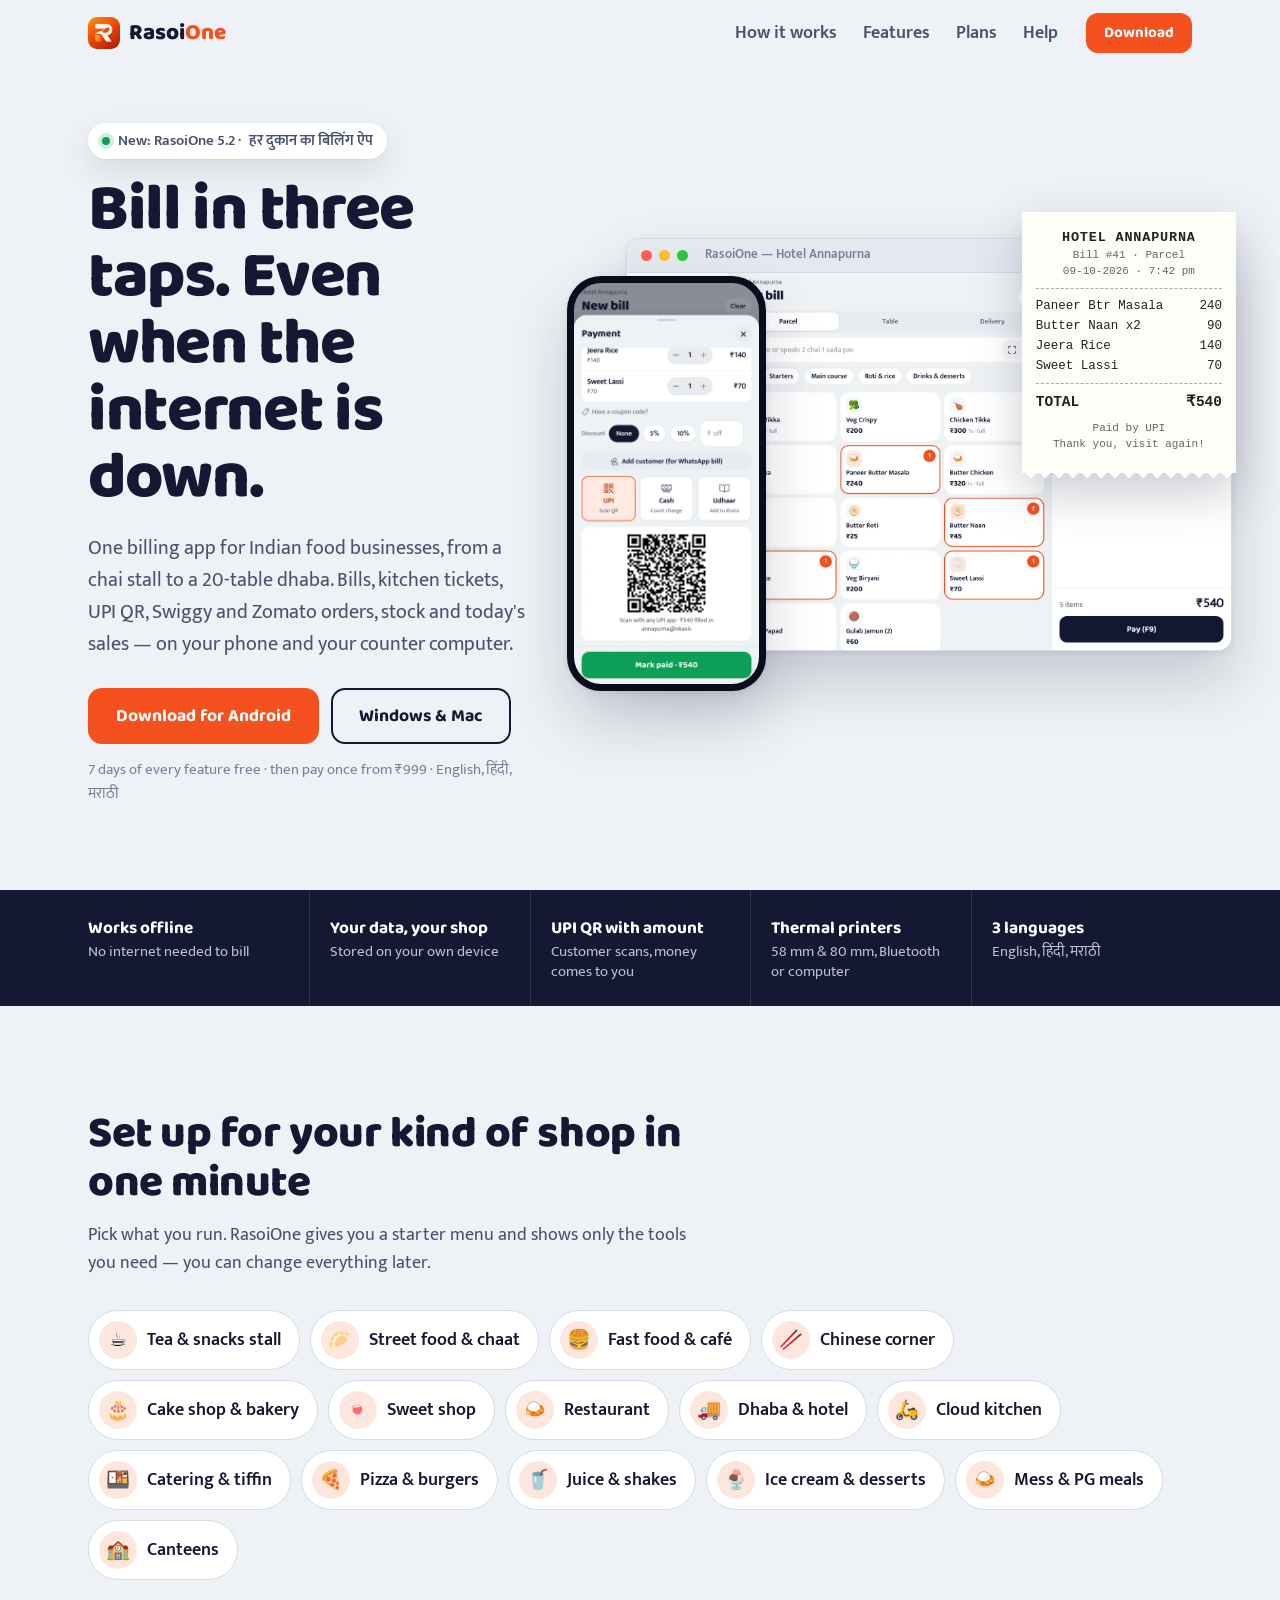
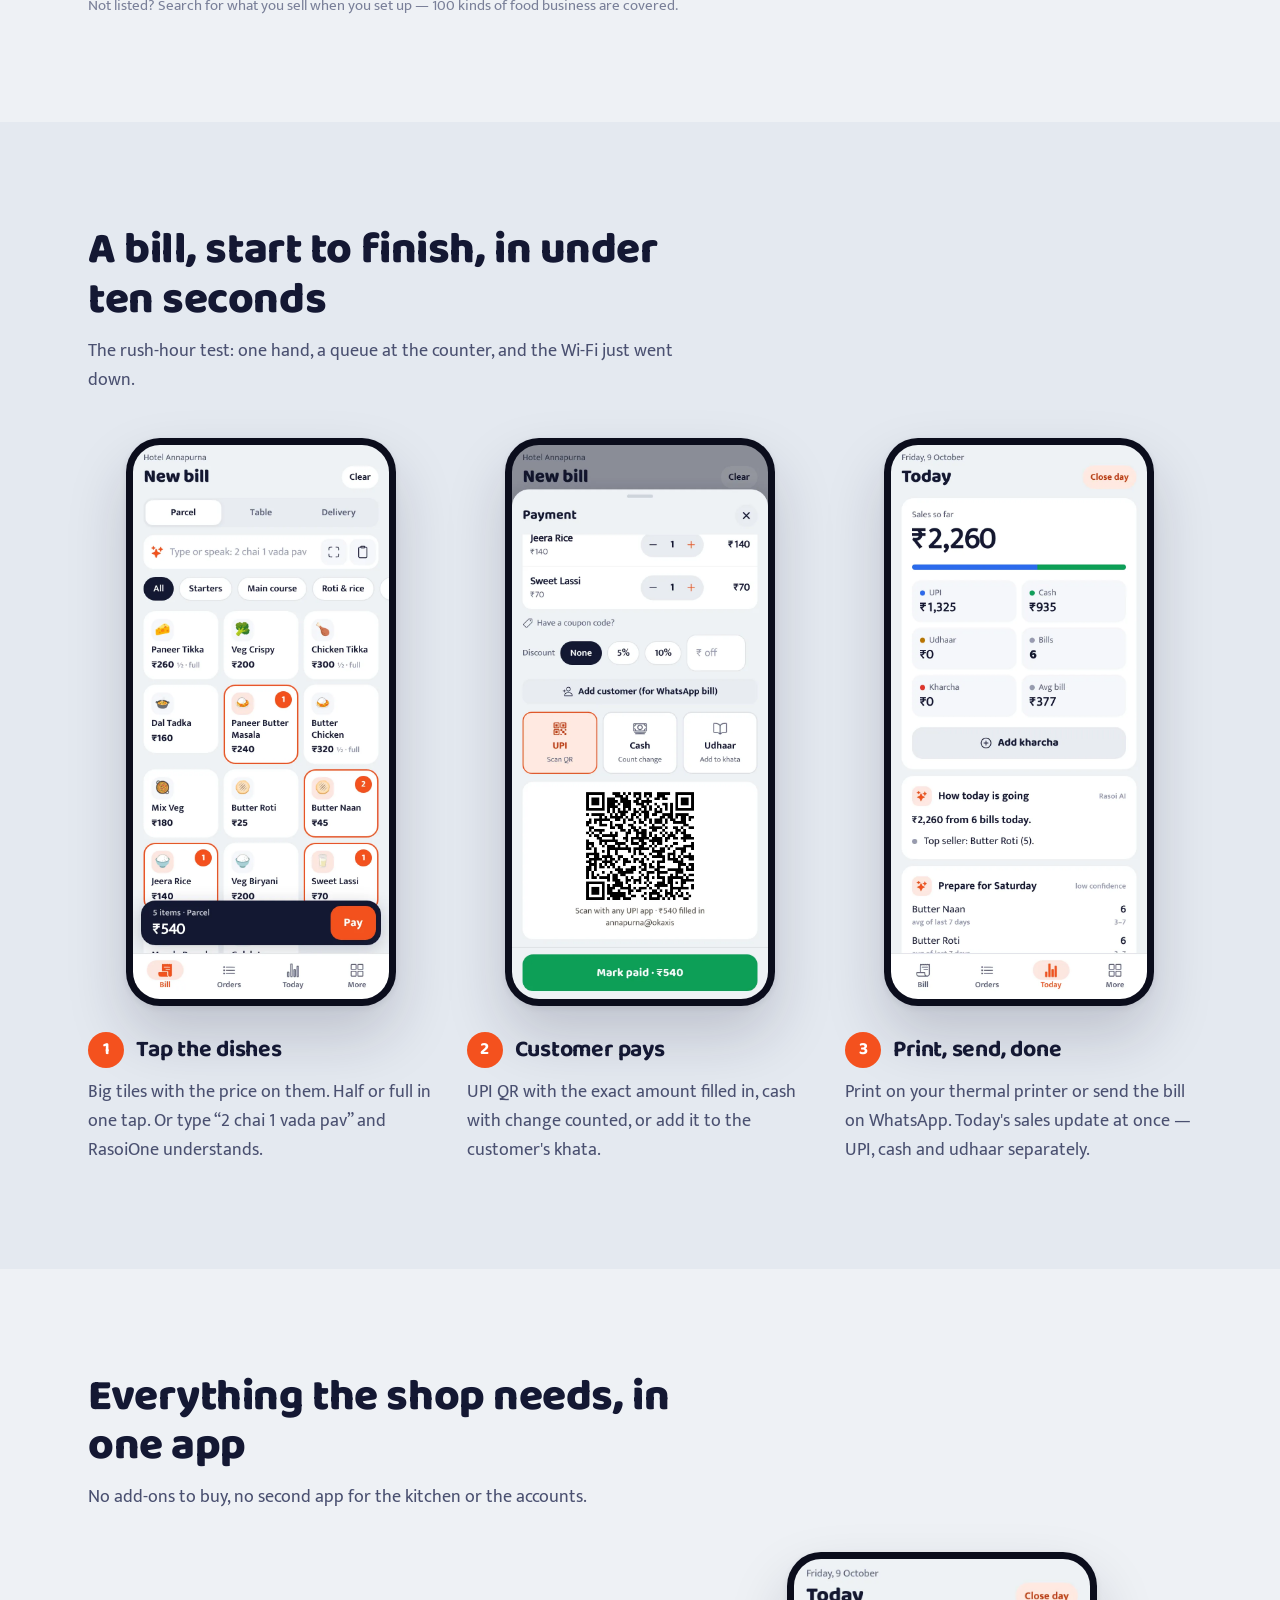
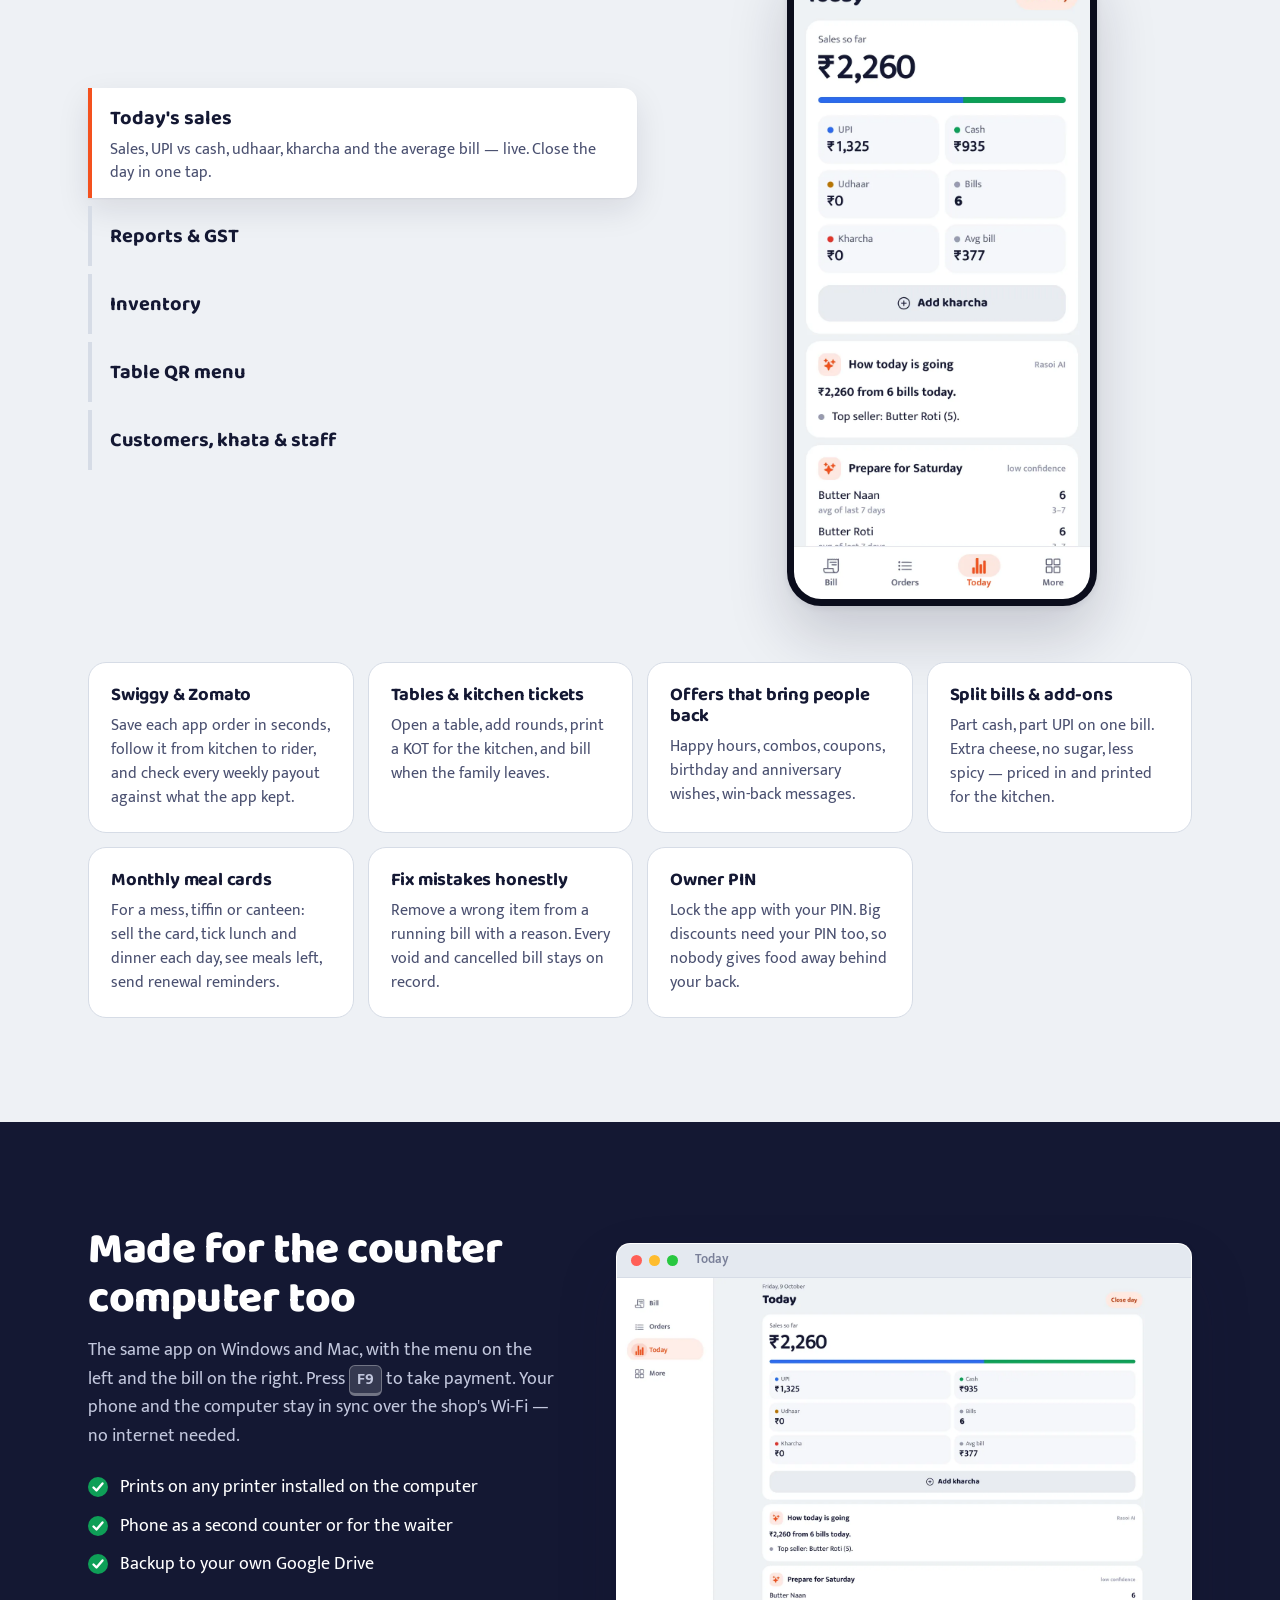
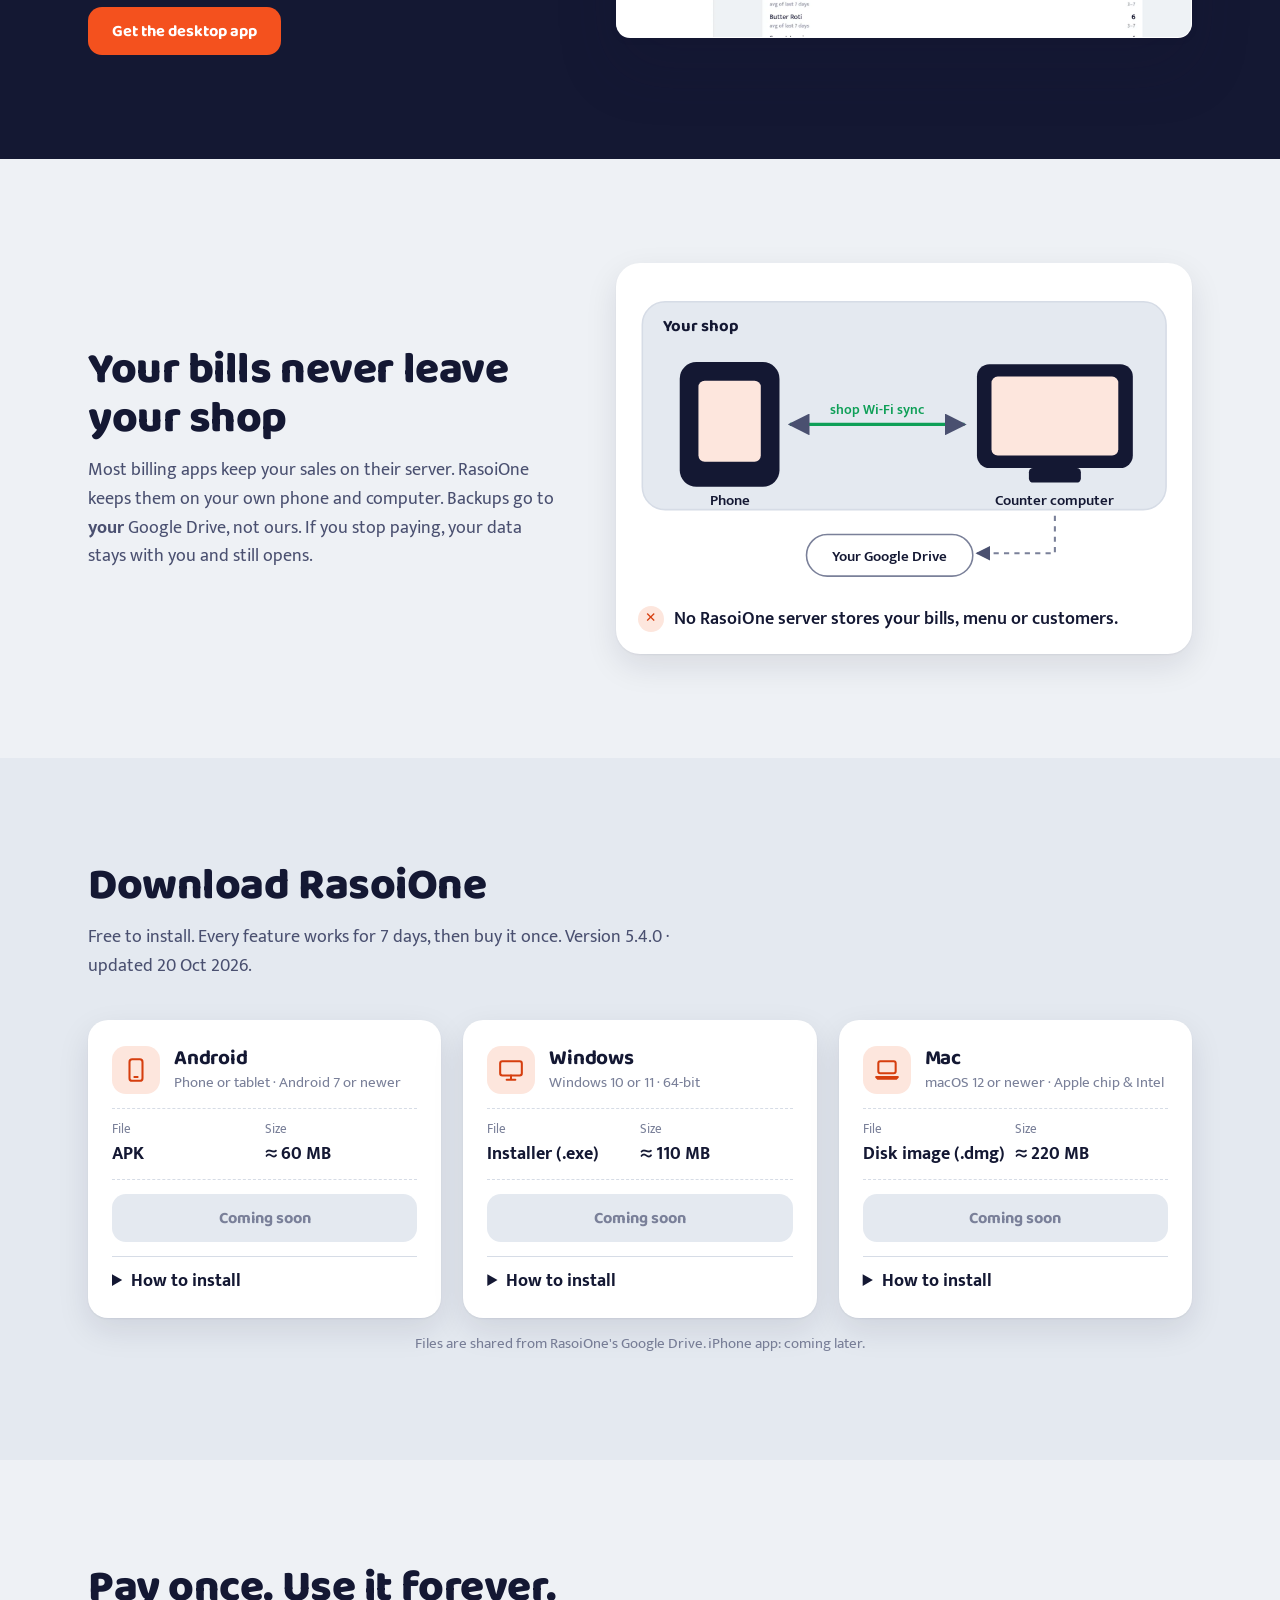
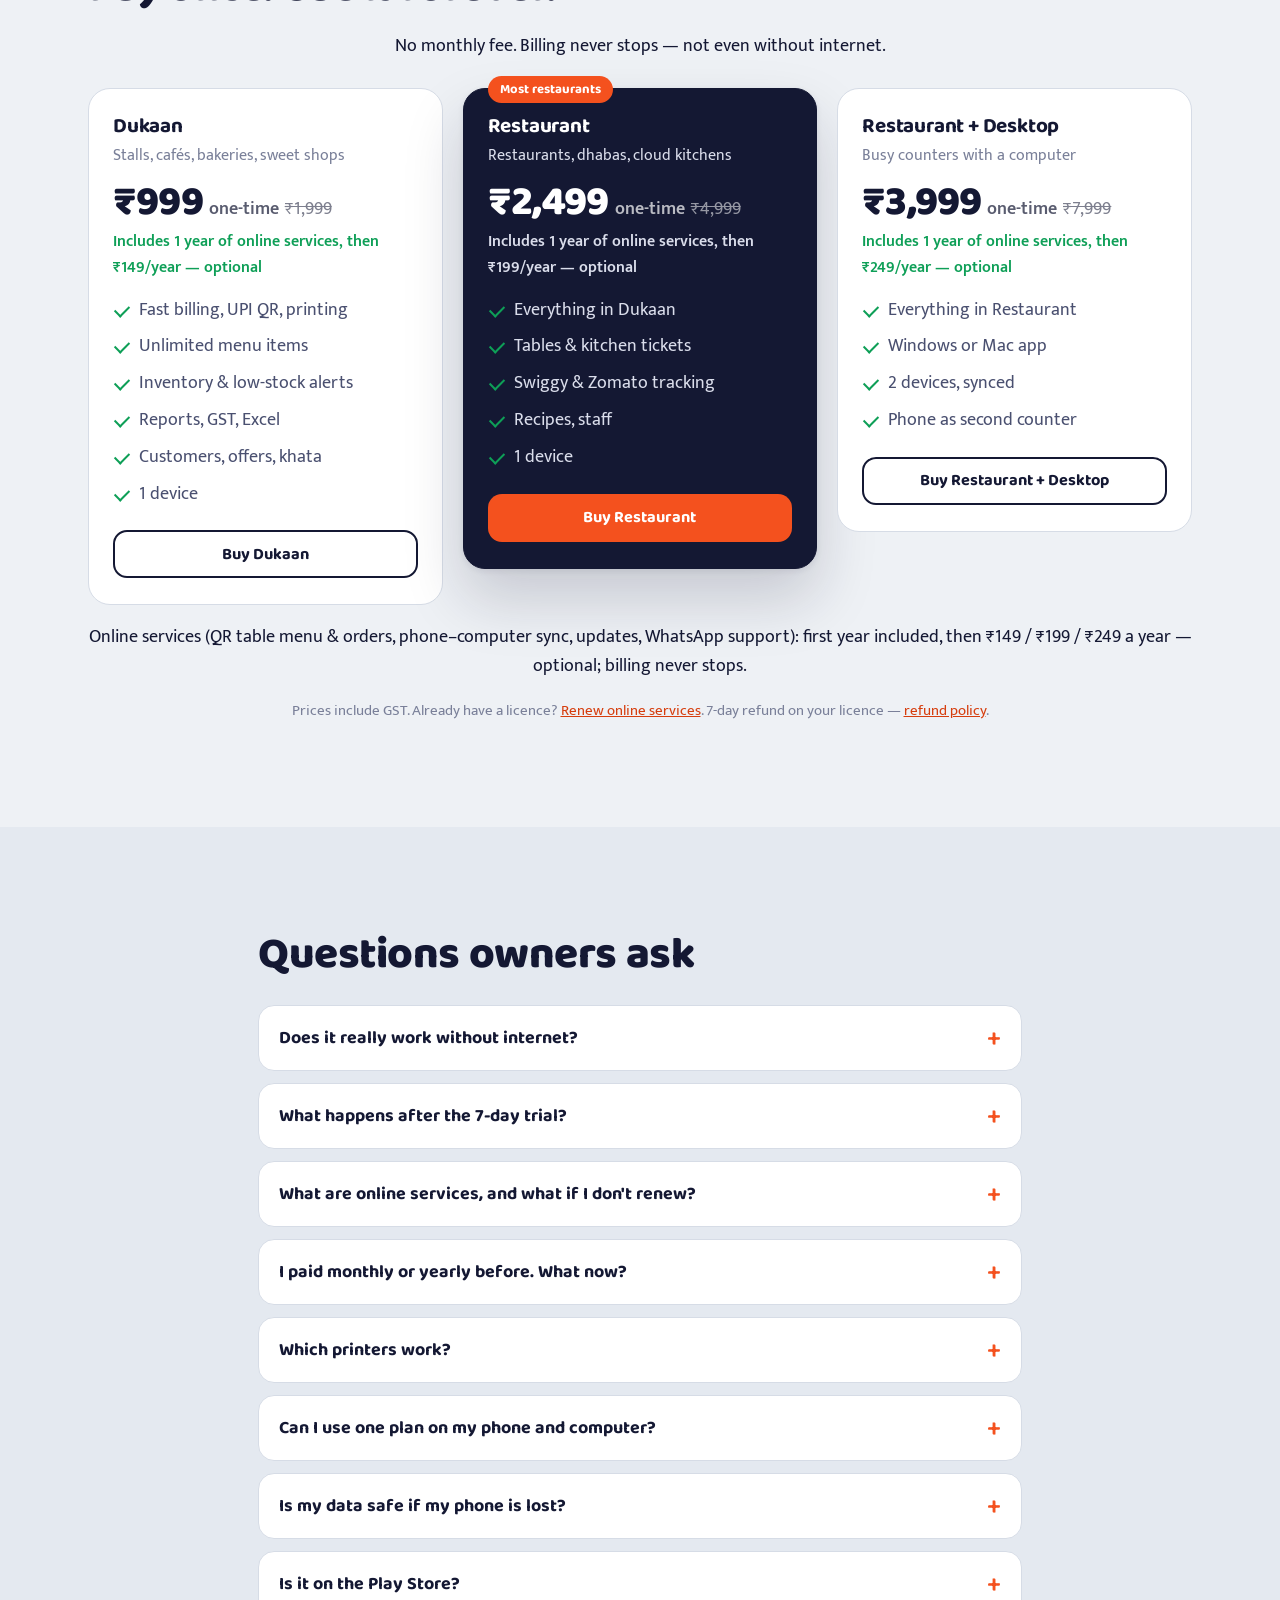
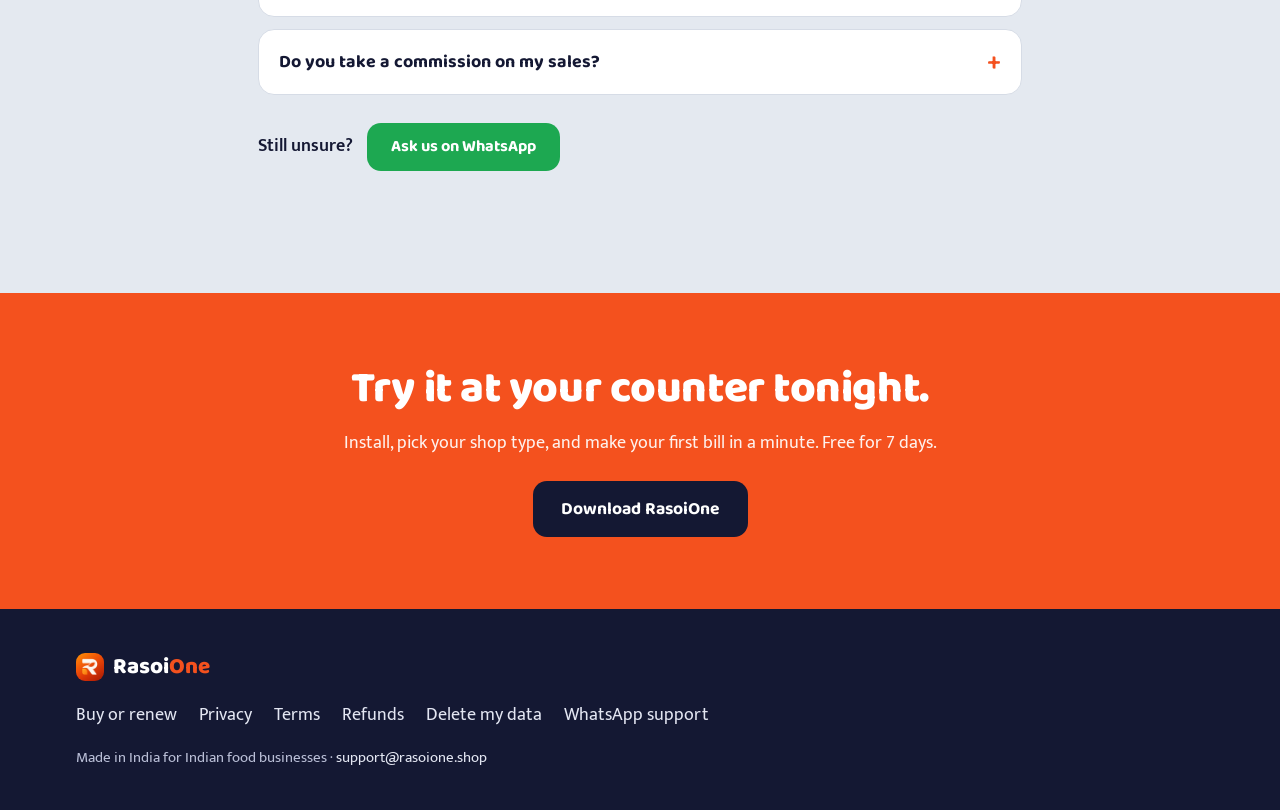
==== index.html @ b3c685d0 "first commit" ====
<!doctype html>
<html lang="en">
<head>
<meta charset="utf-8">
<meta name="viewport" content="width=device-width, initial-scale=1">
<title>RasoiOne — Billing app for Indian food businesses</title>
<meta name="description" content="Offline billing for restaurants, dhabas, cafés, sweet shops, bakeries and cloud kitchens. Bills, KOT, UPI QR, Swiggy & Zomato orders, stock and daily sales — on Android, Windows and Mac. 7 days free.">
<meta name="theme-color" content="#141833">
<link rel="icon" type="image/png" href="/img/icon-64.png">
<link rel="apple-touch-icon" href="/img/icon-180.png">
<meta property="og:title" content="RasoiOne — Bill in three taps, even without internet">
<meta property="og:description" content="Billing app for Indian food businesses. Android, Windows and Mac. 7 days free.">
<meta property="og:image" content="https://rasoione.shop/img/desk-bill.webp">
<meta property="og:url" content="https://rasoione.shop/">
<link rel="preconnect" href="https://fonts.googleapis.com">
<link rel="preconnect" href="https://fonts.gstatic.com" crossorigin>
<link href="https://fonts.googleapis.com/css2?family=Baloo+2:wght@600;700;800&family=Mukta:wght@400;500;600;700&display=swap" rel="stylesheet">
<link rel="stylesheet" href="/home.css">
<script src="/config.js"></script>
</head>
<body>
<a class="skip" href="#main">Skip to content</a>

<header class="top">
  <div class="wrap top-in">
    <a class="logo" href="/" aria-label="RasoiOne home"><img src="/img/icon-64.png" alt="" width="32" height="32"><span class="wm">Rasoi<span>One</span></span></a>
    <nav class="menu" aria-label="Main">
      <a href="#how">How it works</a>
      <a href="#features">Features</a>
      <a href="#plans">Plans</a>
      <a href="#faq">Help</a>
    </nav>
    <a class="btn btn-sm btn-brand" href="#download">Download</a>
  </div>
</header>

<main id="main">

  <!-- Hero -->
  <section class="hero">
    <div class="wrap hero-grid">
      <div class="hero-copy">
        <p class="kicker"><span class="dot"></span>New: RasoiOne 5.2 · <span lang="hi">हर दुकान का बिलिंग ऐप</span></p>
        <h1>Bill in three taps. Even when the internet is down.</h1>
        <p class="lead">One billing app for Indian food businesses, from a chai stall to a 20-table dhaba. Bills, kitchen tickets, UPI QR, Swiggy and Zomato orders, stock and today's sales — on your phone and your counter computer.</p>
        <div class="cta">
          <a class="btn btn-brand btn-lg" id="heroDownload" href="#download">Download for Android</a>
          <a class="btn btn-line btn-lg" href="#download">Windows &amp; Mac</a>
        </div>
        <p class="fine">7 days of every feature free · then pay once from ₹999 · English, हिंदी, मराठी</p>
      </div>

      <div class="hero-art" aria-hidden="true">
        <div class="window">
          <div class="window-bar"><i></i><i></i><i></i><span>RasoiOne — Hotel Annapurna</span></div>
          <img src="/img/desk-bill.webp" alt="" width="1600" height="1000" fetchpriority="high">
        </div>
        <div class="phone phone-hero"><img src="/img/phone-pay.webp" alt="" width="780" height="1688"></div>
        <div class="receipt">
          <div class="receipt-paper">
            <b>HOTEL ANNAPURNA</b>
            <small>Bill #41 · Parcel</small><small>09-10-2026 · 7:42 pm</small>
            <hr>
            <p><span>Paneer Btr Masala</span><span>240</span></p>
            <p><span>Butter Naan x2</span><span>90</span></p>
            <p><span>Jeera Rice</span><span>140</span></p>
            <p><span>Sweet Lassi</span><span>70</span></p>
            <hr>
            <p class="tot"><span>TOTAL</span><span>₹540</span></p>
            <small>Paid by UPI</small><small>Thank you, visit again!</small>
          </div>
        </div>
      </div>
    </div>
  </section>

  <!-- Facts strip -->
  <section class="facts" aria-label="Highlights">
    <div class="wrap facts-row">
      <div><b>Works offline</b><span>No internet needed to bill</span></div>
      <div><b>Your data, your shop</b><span>Stored on your own device</span></div>
      <div><b>UPI QR with amount</b><span>Customer scans, money comes to you</span></div>
      <div><b>Thermal printers</b><span>58 mm &amp; 80 mm, Bluetooth or computer</span></div>
      <div><b>3 languages</b><span>English, हिंदी, मराठी</span></div>
    </div>
  </section>

  <!-- Who it's for -->
  <section class="block" id="who">
    <div class="wrap">
      <h2>Set up for your kind of shop in one minute</h2>
      <p class="sub">Pick what you run. RasoiOne gives you a starter menu and shows only the tools you need — you can change everything later.</p>
      <ul class="shops">
        <li><span>☕</span>Tea &amp; snacks stall</li>
        <li><span>🥟</span>Street food &amp; chaat</li>
        <li><span>🍔</span>Fast food &amp; café</li>
        <li><span>🥢</span>Chinese corner</li>
        <li><span>🎂</span>Cake shop &amp; bakery</li>
        <li><span>🍬</span>Sweet shop</li>
        <li><span>🍛</span>Restaurant</li>
        <li><span>🚚</span>Dhaba &amp; hotel</li>
        <li><span>🛵</span>Cloud kitchen</li>
        <li><span>🍱</span>Catering &amp; tiffin</li>
        <li><span>🍕</span>Pizza &amp; burgers</li>
        <li><span>🥤</span>Juice &amp; shakes</li>
        <li><span>🍨</span>Ice cream &amp; desserts</li>
        <li><span>🍛</span>Mess &amp; PG meals</li>
        <li><span>🏫</span>Canteens</li>
      </ul>
      <p class="fine">Not listed? Search for what you sell when you set up — 100 kinds of food business are covered.</p>
    </div>
  </section>

  <!-- How a bill happens -->
  <section class="block tint" id="how">
    <div class="wrap">
      <h2>A bill, start to finish, in under ten seconds</h2>
      <p class="sub">The rush-hour test: one hand, a queue at the counter, and the Wi-Fi just went down.</p>
      <span class="swipe" aria-hidden="true">Swipe to see each step</span>
      <ol class="steps">
        <li>
          <div class="phone"><img src="/img/phone-bill.webp" alt="Bill screen with dishes as big tiles and the cart total at the bottom" loading="lazy" width="780" height="1688"></div>
          <h3><em>1</em>Tap the dishes</h3>
          <p>Big tiles with the price on them. Half or full in one tap. Or type <q>2 chai 1 vada pav</q> and RasoiOne understands.</p>
        </li>
        <li>
          <div class="phone"><img src="/img/phone-pay.webp" alt="Payment sheet showing a UPI QR code with the bill amount filled in" loading="lazy" width="780" height="1688"></div>
          <h3><em>2</em>Customer pays</h3>
          <p>UPI QR with the exact amount filled in, cash with change counted, or add it to the customer's khata.</p>
        </li>
        <li>
          <div class="phone"><img src="/img/phone-today.webp" alt="Today screen with total sales split into UPI and cash" loading="lazy" width="780" height="1688"></div>
          <h3><em>3</em>Print, send, done</h3>
          <p>Print on your thermal printer or send the bill on WhatsApp. Today's sales update at once — UPI, cash and udhaar separately.</p>
        </li>
      </ol>
    </div>
  </section>

  <!-- Feature tour -->
  <section class="block" id="features">
    <div class="wrap">
      <h2>Everything the shop needs, in one app</h2>
      <p class="sub">No add-ons to buy, no second app for the kitchen or the accounts.</p>
      <div class="tour">
        <div class="tour-tabs" role="tablist" aria-label="Features">
          <button role="tab" aria-selected="true" aria-controls="tp" data-img="today" data-alt="Today screen with sales, UPI, cash and bills count">
            <b>Today's sales</b><span>Sales, UPI vs cash, udhaar, kharcha and the average bill — live. Close the day in one tap.</span>
          </button>
          <button role="tab" aria-selected="false" aria-controls="tp" data-img="reports" data-alt="Reports and GST screen">
            <b>Reports &amp; GST</b><span>Profit after GST, app commission and food cost. CGST/SGST split, Excel export for your CA.</span>
          </button>
          <button role="tab" aria-selected="false" aria-controls="tp" data-img="stock" data-alt="Stock screen showing items running low">
            <b>Inventory</b><span>Stock goes down as you bill, through recipes or 1 per sale for bottles and packs. Low-stock alerts, stock-take, reorder list on WhatsApp, and purchase bills read by the camera.</span>
          </button>
          <button role="tab" aria-selected="false" aria-controls="tp" data-img="qr" data-alt="QR menu screen with a table QR code">
            <b>Table QR menu</b><span>Customers scan, see your menu in English or हिंदी and show their order. No server; part of online services.</span>
          </button>
          <button role="tab" aria-selected="false" aria-controls="tp" data-img="more" data-alt="More screen listing menu, customers, offers, khata, kharcha, stock and staff">
            <b>Customers, khata &amp; staff</b><span>Udhaar with WhatsApp reminders, birthday offers, loyalty points, staff attendance and salary.</span>
          </button>
        </div>
        <div class="tour-view" id="tp" role="tabpanel" aria-live="polite">
          <div class="phone phone-lg"><img id="tourImg" src="/img/phone-today.webp" alt="Today screen with sales, UPI, cash and bills count" width="780" height="1688"></div>
        </div>
      </div>

      <div class="more-grid">
        <div><h3>Swiggy &amp; Zomato</h3><p>Save each app order in seconds, follow it from kitchen to rider, and check every weekly payout against what the app kept.</p></div>
        <div><h3>Tables &amp; kitchen tickets</h3><p>Open a table, add rounds, print a KOT for the kitchen, and bill when the family leaves.</p></div>
        <div><h3>Offers that bring people back</h3><p>Happy hours, combos, coupons, birthday and anniversary wishes, win-back messages.</p></div>
        <div><h3>Split bills &amp; add-ons</h3><p>Part cash, part UPI on one bill. Extra cheese, no sugar, less spicy — priced in and printed for the kitchen.</p></div>
        <div><h3>Monthly meal cards</h3><p>For a mess, tiffin or canteen: sell the card, tick lunch and dinner each day, see meals left, send renewal reminders.</p></div>
        <div><h3>Fix mistakes honestly</h3><p>Remove a wrong item from a running bill with a reason. Every void and cancelled bill stays on record.</p></div>
        <div><h3>Owner PIN</h3><p>Lock the app with your PIN. Big discounts need your PIN too, so nobody gives food away behind your back.</p></div>
      </div>
    </div>
  </section>

  <!-- Desktop -->
  <section class="block ink" id="desktop">
    <div class="wrap">
      <div class="split">
        <div>
          <h2>Made for the counter computer too</h2>
          <p class="sub">The same app on Windows and Mac, with the menu on the left and the bill on the right. Press <kbd>F9</kbd> to take payment. Your phone and the computer stay in sync over the shop's Wi-Fi — no internet needed.</p>
          <ul class="ticks">
            <li>Prints on any printer installed on the computer</li>
            <li>Phone as a second counter or for the waiter</li>
            <li>Backup to your own Google Drive</li>
          </ul>
          <a class="btn btn-brand" href="#download">Get the desktop app</a>
        </div>
        <div class="window window-dark" aria-hidden="true">
          <div class="window-bar"><i></i><i></i><i></i><span>Today</span></div>
          <img src="/img/desk-today.webp" alt="" loading="lazy" width="1600" height="1000">
        </div>
      </div>
    </div>
  </section>

  <!-- Where data lives -->
  <section class="block" id="data">
    <div class="wrap split">
      <div>
        <h2>Your bills never leave your shop</h2>
        <p class="sub">Most billing apps keep your sales on their server. RasoiOne keeps them on your own phone and computer. Backups go to <b>your</b> Google Drive, not ours. If you stop paying, your data stays with you and still opens.</p>
      </div>
      <figure class="diagram">
        <svg viewBox="0 0 520 300" role="img" aria-labelledby="dgT">
          <title id="dgT">Phone and counter computer sync over the shop Wi-Fi. A backup goes to the owner's Google Drive. No RasoiOne server stores bills.</title>
          <defs><marker id="ah" viewBox="0 0 10 10" refX="9" refY="5" markerWidth="7" markerHeight="7" orient="auto-start-reverse"><path d="M0 0L10 5L0 10z" fill="currentColor"/></marker></defs>
          <rect x="8" y="20" width="504" height="200" rx="22" class="dg-shop"/>
          <text x="28" y="48" class="dg-label">Your shop</text>
          <rect x="44" y="78" width="96" height="120" rx="16" class="dg-dev"/>
          <rect x="62" y="96" width="60" height="78" rx="6" class="dg-scr"/>
          <text x="92" y="216" text-anchor="middle" class="dg-t">Phone</text>
          <rect x="330" y="80" width="150" height="100" rx="12" class="dg-dev"/>
          <rect x="344" y="92" width="122" height="76" rx="6" class="dg-scr"/>
          <rect x="380" y="180" width="50" height="14" rx="4" class="dg-dev"/>
          <text x="405" y="216" text-anchor="middle" class="dg-t">Counter computer</text>
          <path d="M150 138 H318" class="dg-line" marker-start="url(#ah)" marker-end="url(#ah)"/>
          <text x="234" y="128" text-anchor="middle" class="dg-s">shop Wi-Fi sync</text>
          <path d="M405 226 V262 H330" class="dg-dash" marker-end="url(#ah)"/>
          <rect x="166" y="244" width="160" height="40" rx="20" class="dg-drive"/>
          <text x="246" y="269" text-anchor="middle" class="dg-t">Your Google Drive</text>
        </svg>
        <figcaption><span class="x" aria-hidden="true">✕</span> No RasoiOne server stores your bills, menu or customers.</figcaption>
      </figure>
    </div>
  </section>

  <!-- Downloads -->
  <section class="block tint" id="download">
    <div class="wrap">
      <h2>Download RasoiOne</h2>
      <p class="sub">Free to install. Every feature works for 7 days, then buy it once. Version <span data-v="version">5.2.0</span> · updated <span data-v="updated">20 Oct 2026</span>.</p>

      <div class="tickets">
        <article class="ticket" data-os="android">
          <div class="ticket-head">
            <svg class="os" viewBox="0 0 24 24" aria-hidden="true"><rect x="6" y="2" width="12" height="20" rx="2.5"/><path d="M10.5 18.5h3"/></svg>
            <div><h3>Android</h3><p>Phone or tablet · Android 7 or newer</p></div>
            <span class="rec" hidden>For this device</span>
          </div>
          <dl><div><dt>File</dt><dd>APK</dd></div><div><dt>Size</dt><dd data-size="android">≈ 60 MB</dd></div></dl>
          <a class="btn btn-brand btn-block" data-dl="android" href="#">Download APK</a>
          <a class="btn btn-line btn-block" data-play hidden href="#">Get it on Play Store</a>
          <div class="qr-box" hidden><div class="qr" id="qrAndroid"></div><p>On a computer? Scan with your phone's camera to download.</p></div>
          <details><summary>How to install</summary>
            <ol><li>Tap <b>Download APK</b>. If Google Drive says it can't scan the file for viruses, tap <b>Download anyway</b>.</li>
              <li>Open the file from your notifications or the Downloads folder.</li>
              <li>If Android asks, allow <b>Install unknown apps</b> for your browser, then tap <b>Install</b>.</li>
              <li>Open RasoiOne, pick your business type and start your 7-day trial.</li></ol>
          </details>
        </article>

        <article class="ticket" data-os="windows">
          <div class="ticket-head">
            <svg class="os" viewBox="0 0 24 24" aria-hidden="true"><rect x="2" y="4" width="20" height="13" rx="2"/><path d="M8 21h8M12 17v4"/></svg>
            <div><h3>Windows</h3><p>Windows 10 or 11 · 64-bit</p></div>
            <span class="rec" hidden>For this device</span>
          </div>
          <dl><div><dt>File</dt><dd>Installer (.exe)</dd></div><div><dt>Size</dt><dd data-size="windows">≈ 110 MB</dd></div></dl>
          <a class="btn btn-brand btn-block" data-dl="windows" href="#">Download for Windows</a>
          <details><summary>How to install</summary>
            <ol><li>Download, then open <b>RasoiOne-Setup</b> from your Downloads folder.</li>
              <li>If Windows shows <q>Windows protected your PC</q>, click <b>More info</b> → <b>Run anyway</b>. This appears for new apps from small companies.</li>
              <li>RasoiOne opens by itself and adds a desktop shortcut.</li></ol>
          </details>
        </article>

        <article class="ticket" data-os="mac">
          <div class="ticket-head">
            <svg class="os" viewBox="0 0 24 24" aria-hidden="true"><rect x="4" y="4" width="16" height="11" rx="1.8"/><path d="M2 18.5h20l-1.5 1.5h-17z"/></svg>
            <div><h3>Mac</h3><p>macOS 12 or newer · Apple chip &amp; Intel</p></div>
            <span class="rec" hidden>For this device</span>
          </div>
          <dl><div><dt>File</dt><dd>Disk image (.dmg)</dd></div><div><dt>Size</dt><dd data-size="mac">≈ 220 MB</dd></div></dl>
          <a class="btn btn-brand btn-block" data-dl="mac" href="#">Download for Mac</a>
          <details><summary>How to install</summary>
            <ol><li>Download and open the <b>.dmg</b>, then drag RasoiOne into <b>Applications</b>.</li>
              <li>The first time, right-click RasoiOne in Applications and choose <b>Open</b>, then <b>Open</b> again. If it still won't open: System Settings → Privacy &amp; Security → <b>Open Anyway</b>.</li>
              <li>After that it opens normally from Launchpad.</li></ol>
          </details>
        </article>
      </div>
      <p class="fine center">Files are shared from RasoiOne's Google Drive. iPhone app: coming later.</p>
    </div>
  </section>

  <!-- Plans -->
  <section class="block" id="plans">
    <div class="wrap">
      <h2>Pay once. Use it forever.</h2>
      <p class="center">No monthly fee. Billing never stops — not even without internet.</p>
      <div class="plans">
        <article class="plan">
          <h3>Dukaan</h3>
          <p class="for">Stalls, cafés, bakeries, sweet shops</p>
          <p class="price"><b>₹999</b><span>one-time</span> <s style="opacity:.55;font-weight:400">₹1,999</s></p>
          <p class="eq">Includes 1 year of online services, then ₹149/year — optional</p>
          <ul><li>Fast billing, UPI QR, printing</li><li>Unlimited menu items</li><li>Inventory &amp; low-stock alerts</li><li>Reports, GST, Excel</li><li>Customers, offers, khata</li><li>1 device</li></ul>
          <a class="btn btn-line btn-block" href="/buy.html?plan=standard">Buy Dukaan</a>
        </article>
        <article class="plan plan-best">
          <span class="flag">Most restaurants</span>
          <h3>Restaurant</h3>
          <p class="for">Restaurants, dhabas, cloud kitchens</p>
          <p class="price"><b>₹2,499</b><span>one-time</span> <s style="opacity:.55;font-weight:400">₹4,999</s></p>
          <p class="eq">Includes 1 year of online services, then ₹199/year — optional</p>
          <ul><li>Everything in Dukaan</li><li>Tables &amp; kitchen tickets</li><li>Swiggy &amp; Zomato tracking</li><li>Recipes, staff</li><li>1 device</li></ul>
          <a class="btn btn-brand btn-block" href="/buy.html?plan=pro">Buy Restaurant</a>
        </article>
        <article class="plan">
          <h3>Restaurant + Desktop</h3>
          <p class="for">Busy counters with a computer</p>
          <p class="price"><b>₹3,999</b><span>one-time</span> <s style="opacity:.55;font-weight:400">₹7,999</s></p>
          <p class="eq">Includes 1 year of online services, then ₹249/year — optional</p>
          <ul><li>Everything in Restaurant</li><li>Windows or Mac app</li><li>2 devices, synced</li><li>Phone as second counter</li></ul>
          <a class="btn btn-line btn-block" href="/buy.html?plan=combo">Buy Restaurant + Desktop</a>
        </article>
      </div>
      <p class="center">Online services (QR table menu &amp; orders, phone–computer sync, updates, WhatsApp support): first year included, then ₹149 / ₹199 / ₹249 a year — optional; billing never stops.</p>
      <p class="fine center">Prices include GST. Already have a licence? <a href="/buy.html?renew=1">Renew online services</a>. 7-day refund on your licence — <a href="/refund.html">refund policy</a>.</p>
    </div>
  </section>

  <!-- FAQ -->
  <section class="block tint" id="faq">
    <div class="wrap narrow">
      <h2>Questions owners ask</h2>
      <details><summary>Does it really work without internet?</summary><p>Yes. Billing, printing, UPI QR, reports and stock all work offline. Internet is only used to buy the licence or renew online services, send WhatsApp messages and back up to your Google Drive.</p></details>
      <details><summary>What happens after the 7-day trial?</summary><p>Buy RasoiOne once to keep making bills — the licence never ends. If you don't, the app becomes read-only: your old bills, customers and reports still open, and you can still take a backup. Nothing is deleted.</p></details>
      <details><summary>What are online services, and what if I don't renew?</summary><p>Online services are the table QR menu &amp; QR orders, phone–computer and Google Drive sync, app updates and WhatsApp support. The first year comes with your licence; after that they cost ₹149 / ₹199 / ₹249 a year, only if you want them. If you don't renew, billing, KOT, tables, khata, GST, reports, stock, staff and backups keep working forever.</p></details>
      <details><summary>I paid monthly or yearly before. What now?</summary><p>Your key keeps working until its paid-until date. When it ends, buy the one-time licence for the same key (in the app, or on the buy page) — your data and devices stay as they are, and you get a year of online services.</p></details>
      <details><summary>Which printers work?</summary><p>58 mm and 80 mm thermal printers over Bluetooth on Android. On Windows and Mac, any printer installed on the computer.</p></details>
      <details><summary>Can I use one plan on my phone and computer?</summary><p>The Restaurant + Desktop plan covers two devices that stay in sync over your shop's Wi-Fi. Other plans cover one device.</p></details>
      <details><summary>Is my data safe if my phone is lost?</summary><p>Turn on backup to your own Google Drive in Settings. On a new phone, install RasoiOne, restore the backup and enter your licence key.</p></details>
      <details><summary>Is it on the Play Store?</summary><p>The Play Store listing is on its way. Until then, download the APK above — it is the same app.</p></details>
      <details><summary>Do you take a commission on my sales?</summary><p>No. You pay once for the licence, and for online services only if you want them. UPI payments go straight from your customer to your bank account.</p></details>
      <p class="help">Still unsure? <a href="#" data-wa class="btn btn-wa">Ask us on WhatsApp</a></p>
    </div>
  </section>

  <!-- Final CTA -->
  <section class="final">
    <div class="wrap final-in">
      <h2>Try it at your counter tonight.</h2>
      <p>Install, pick your shop type, and make your first bill in a minute. Free for 7 days.</p>
      <a class="btn btn-brand btn-lg" href="#download">Download RasoiOne</a>
    </div>
  </section>
</main>

<footer class="foot">
  <div class="wrap foot-in">
    <a class="logo" href="/"><img src="/img/icon-64.png" alt="" width="28" height="28"><span class="wm">Rasoi<span>One</span></span></a>
    <nav aria-label="Footer"><a href="/buy.html">Buy or renew</a><a href="/privacy.html">Privacy</a><a href="/terms.html">Terms</a><a href="/refund.html">Refunds</a><a href="/delete-data.html">Delete my data</a><a href="#" data-wa>WhatsApp support</a></nav>
    <p>Made in India for Indian food businesses · <a href="mailto:support@rasoione.shop">support@rasoione.shop</a></p>
  </div>
</footer>

<script src="/m/qrcode.js" defer></script>
<script src="/home.js" defer></script>
</body>
</html>
---- home.css ----
/* RasoiOne homepage — same palette and fonts as the app: steel counter, ink and chilli. */
:root {
  --canvas: #EEF1F5;
  --surface: #FFFFFF;
  --tint: #E4E9F0;
  --ink: #141833;
  --ink-2: #4A5070;
  --ink-3: #7A8099;
  --line: #D6DCE6;
  --chilli: #F4511E;
  --chilli-deep: #D63E0E;
  --chilli-soft: #FDE6DD;
  --green: #0E9F57;
  --paper: #FFFDF7;
  --wa: #1DA851;
  --shadow: 0 1px 2px rgba(20, 24, 51, .06), 0 12px 32px rgba(20, 24, 51, .10);
  --shadow-lg: 0 2px 6px rgba(20, 24, 51, .08), 0 30px 60px rgba(20, 24, 51, .18);
  --r: 18px;
  --display: "Baloo 2", "Mukta", system-ui, sans-serif;
  --text: "Mukta", system-ui, -apple-system, "Segoe UI", Roboto, sans-serif;
}
@media (prefers-color-scheme: dark) {
  :root {
    --canvas: #0F1224; --surface: #181C34; --tint: #13172C; --ink: #F1F3FA; --ink-2: #B7BCD3; --ink-3: #8A90AA;
    --line: #2A2F4C; --chilli-soft: #3A1E17; --paper: #FFFDF7;
    --shadow: 0 1px 2px rgba(0,0,0,.3), 0 12px 32px rgba(0,0,0,.35); --shadow-lg: 0 30px 60px rgba(0,0,0,.5);
  }
}

* { box-sizing: border-box; }
[hidden] { display: none !important; }
html { -webkit-text-size-adjust: 100%; scroll-behavior: smooth; scroll-padding-top: 76px; }
body { margin: 0; background: var(--canvas); color: var(--ink); font: 400 18px/1.6 var(--text); overflow-x: hidden; }
img { max-width: 100%; height: auto; display: block; }
a { color: var(--chilli-deep); }
@media (prefers-color-scheme: dark) { a { color: #FF8A5C; } }
h1, h2, h3 { font-family: var(--display); line-height: 1.12; margin: 0; letter-spacing: -.01em; }
h2 { font-size: clamp(1.9rem, 4.2vw, 2.75rem); font-weight: 800; max-width: 22ch; }
h3 { font-size: 1.3rem; font-weight: 700; }
.wrap { max-width: 1160px; margin: 0 auto; padding: 0 16px; }
@media (min-width: 720px) { .wrap { padding: 0 28px; } }
.narrow { max-width: 820px; }
.sub { color: var(--ink-2); font-size: 1.12rem; max-width: 62ch; margin: 12px 0 0; }
.fine { color: var(--ink-3); font-size: .95rem; margin: 14px 0 0; }
.center { text-align: center; }
.skip { position: absolute; left: -999px; top: 8px; background: var(--ink); color: #fff; padding: 8px 14px; border-radius: 8px; z-index: 99; }
.skip:focus { left: 8px; }
:focus-visible { outline: 3px solid var(--chilli); outline-offset: 3px; border-radius: 6px; }
kbd { font: 700 .9em var(--text); background: rgba(255,255,255,.14); border: 1px solid rgba(255,255,255,.3); border-bottom-width: 3px; padding: 0 7px; border-radius: 6px; }

/* Buttons */
.btn { display: inline-flex; align-items: center; justify-content: center; gap: 8px; min-height: 48px; padding: 0 22px; border-radius: 14px; font: 700 1.02rem var(--display); text-decoration: none; border: 2px solid transparent; cursor: pointer; transition: transform .12s ease, background-color .15s ease; }
.btn:active { transform: scale(.98); }
.btn-brand { background: var(--chilli); color: #fff; }
.btn-brand:hover { background: var(--chilli-deep); }
.btn-line { background: transparent; color: var(--ink); border-color: var(--ink); }
.btn-line:hover { background: var(--ink); color: var(--canvas); }
.btn-wa { background: var(--wa); color: #fff; }
.btn-lg { min-height: 56px; padding: 0 26px; font-size: 1.1rem; }
.btn-sm { min-height: 40px; padding: 0 16px; font-size: .95rem; border-radius: 12px; }
.btn-block { width: 100%; }
.btn.is-off { background: var(--tint); color: var(--ink-3); border-color: transparent; pointer-events: none; }

/* Top bar */
.top { position: sticky; top: 0; z-index: 20; background: color-mix(in srgb, var(--canvas) 86%, transparent); backdrop-filter: saturate(1.4) blur(12px); -webkit-backdrop-filter: saturate(1.4) blur(12px); border-bottom: 1px solid transparent; transition: border-color .2s; }
.top.scrolled { border-bottom-color: var(--line); }
.top-in { display: flex; align-items: center; gap: 20px; height: 66px; }
.logo { display: inline-flex; align-items: center; gap: 9px; font: 800 1.4rem var(--display); color: var(--ink); text-decoration: none; }
.logo img { border-radius: 9px; }
.logo .wm span { color: var(--chilli); }
.menu { display: none; gap: 26px; margin-left: auto; }
.menu a { color: var(--ink-2); text-decoration: none; font-weight: 600; }
.menu a:hover { color: var(--ink); }
.top .btn { margin-left: auto; }
@media (min-width: 860px) { .menu { display: flex; } .top .btn { margin-left: 8px; } }

/* Hero */
.hero { padding: 36px 0 56px; }
.hero-grid { display: grid; gap: 40px; align-items: center; }
@media (min-width: 980px) { .hero-grid { grid-template-columns: .92fr 1.3fr; gap: 36px; } .hero-art { margin-right: -40px; } .hero { padding: 56px 0 84px; } }
.kicker { display: inline-flex; align-items: center; gap: 8px; margin: 0 0 18px; padding: 6px 14px; border-radius: 999px; background: var(--surface); box-shadow: var(--shadow); font-size: .95rem; font-weight: 600; color: var(--ink-2); }
.kicker .dot { width: 8px; height: 8px; border-radius: 50%; background: var(--green); box-shadow: 0 0 0 4px rgba(14,159,87,.18); }
.hero h1 { font-size: clamp(2.5rem, 6.2vw, 4.1rem); font-weight: 800; letter-spacing: -.02em; line-height: 1.02; max-width: 13ch; }
.lead { font-size: clamp(1.1rem, 2vw, 1.25rem); color: var(--ink-2); margin: 20px 0 28px; max-width: 54ch; }
.cta { display: flex; flex-wrap: wrap; gap: 12px; }

.hero-art { position: relative; padding: 0 0 40px 0; }
.window { background: var(--surface); border-radius: 14px; box-shadow: var(--shadow-lg); overflow: hidden; border: 1px solid var(--line); }
.window-bar { display: flex; align-items: center; gap: 7px; height: 34px; padding: 0 14px; background: var(--tint); border-bottom: 1px solid var(--line); font-size: .8rem; color: var(--ink-3); font-weight: 600; }
.window-bar i { width: 11px; height: 11px; border-radius: 50%; background: #FF5F57; }
.window-bar i:nth-child(2) { background: #FEBC2E; } .window-bar i:nth-child(3) { background: #28C840; }
.window-bar span { margin-left: 10px; white-space: nowrap; overflow: hidden; text-overflow: ellipsis; }
.hero-art .window { margin-left: 9%; }
.phone { background: #0B0D1C; padding: 7px; border-radius: 34px; box-shadow: var(--shadow-lg); }
.phone img { border-radius: 27px; width: 100%; }
.phone-hero { position: absolute; left: 0; bottom: 0; width: 30%; max-width: 220px; }
.receipt { position: absolute; right: -10px; top: -26px; width: 34%; max-width: 240px; overflow: hidden; padding: 0 6px 14px; filter: drop-shadow(0 18px 24px rgba(20,24,51,.22)); }
.receipt-paper { background: var(--paper); color: #222; padding: 16px 14px 22px; font: 500 12.5px/1.45 ui-monospace, "SFMono-Regular", Menlo, Consolas, monospace; transform-origin: top;
  --zz: conic-gradient(from -45deg at bottom, #0000, #000 1deg 89deg, #0000 90deg) bottom / 14px 7px repeat-x, linear-gradient(#000 0 0) top / 100% calc(100% - 6px) no-repeat;
  -webkit-mask: var(--zz); mask: var(--zz); padding-bottom: 26px; }
.receipt-paper b { display: block; text-align: center; font-size: 13.5px; letter-spacing: .06em; }
.receipt-paper small { display: block; text-align: center; color: #666; font-size: 11px; }
.receipt-paper hr { border: 0; border-top: 1.5px dashed #aaa; margin: 8px 0; }
.receipt-paper p { display: flex; justify-content: space-between; gap: 8px; margin: 2px 0; }
.receipt-paper .tot { font-weight: 800; font-size: 14.5px; margin: 4px 0 8px; }
@media (prefers-reduced-motion: no-preference) {
  .receipt-paper { animation: print 1.6s .5s cubic-bezier(.3,.7,.3,1) both; }
  @keyframes print { from { transform: translateY(-100%); } to { transform: translateY(0); } }
}
@media (max-width: 560px) {
  .receipt { width: 46%; right: -4px; top: -30px; }
  .receipt-paper { font-size: 10.5px; padding: 12px 10px 22px; }
  .receipt-paper b { font-size: 11.5px; }
  .phone-hero { width: 34%; }
}

/* Facts strip */
.facts { background: var(--ink); color: #fff; }
@media (prefers-color-scheme: dark) { .facts { background: #1E2342; } }
.facts-row { display: grid; grid-template-columns: repeat(2, 1fr); }
.facts-row > div { padding: 18px 14px; display: flex; flex-direction: column; border-top: 1px solid rgba(255,255,255,.12); }
.facts-row > div:nth-child(-n+2) { border-top: 0; }
.facts-row > div:nth-child(2n) { border-left: 1px solid rgba(255,255,255,.12); }
.facts-row b { font: 700 1.08rem var(--display); }
.facts-row span { color: #B9BED6; font-size: .92rem; line-height: 1.35; }
.facts-row > div:last-child { grid-column: 1 / -1; }
@media (min-width: 900px) { .facts-row { grid-template-columns: repeat(5, 1fr); } .facts-row > div { padding: 24px 20px; border-top: 0; border-left: 1px solid rgba(255,255,255,.12); } .facts-row > div:first-child { border-left: 0; padding-left: 0; } .facts-row > div:last-child { grid-column: auto; } }

/* Sections */
.block { padding: 72px 0; }
@media (min-width: 900px) { .block { padding: 104px 0; } }
.tint { background: var(--tint); }
.ink { background: var(--ink); color: #fff; }
@media (prefers-color-scheme: dark) { .ink { background: #1E2342; } }
.ink .sub { color: #C2C7DD; }

/* Shop types */
.shops { list-style: none; padding: 0; margin: 32px 0 0; display: flex; flex-wrap: wrap; gap: 10px; }
.shops li { display: inline-flex; align-items: center; gap: 10px; padding: 10px 18px 10px 10px; background: var(--surface); border: 1px solid var(--line); border-radius: 999px; font-weight: 600; }
.shops li span { display: grid; place-items: center; width: 38px; height: 38px; border-radius: 50%; background: var(--chilli-soft); font-size: 1.2rem; }

/* Steps */
.steps { list-style: none; padding: 4px 16px 18px; margin: 36px -16px 0; display: grid; grid-auto-flow: column; grid-auto-columns: 78%; gap: 18px; overflow-x: auto; scroll-snap-type: x mandatory; scrollbar-width: none; }
.steps::-webkit-scrollbar { display: none; }
.steps > li { scroll-snap-align: center; }
.swipe { display: block; color: var(--ink-3); font-size: .92rem; margin-top: 4px; }
@media (min-width: 820px) { .steps { grid-auto-flow: row; grid-template-columns: repeat(3, 1fr); gap: 32px; margin: 44px 0 0; padding: 0; overflow: visible; } .swipe { display: none; } }
.steps .phone { max-width: 270px; margin: 0 auto 26px; }
.steps h3 { display: flex; align-items: center; gap: 12px; font-size: 1.45rem; }
.steps h3 em { font-style: normal; display: grid; place-items: center; width: 36px; height: 36px; border-radius: 50%; background: var(--chilli); color: #fff; font-size: 1.1rem; flex: none; }
.steps p { color: var(--ink-2); margin: 10px 0 0; }

/* Feature tour */
.tour { display: grid; gap: 32px; margin-top: 40px; align-items: center; }
@media (min-width: 900px) { .tour { grid-template-columns: 1.1fr 1fr; gap: 56px; } }
.tour-tabs { display: grid; gap: 8px; }
.tour-tabs button { text-align: left; background: transparent; border: 0; border-left: 4px solid var(--line); padding: 14px 18px; cursor: pointer; color: var(--ink); font: inherit; border-radius: 0 14px 14px 0; transition: background-color .15s, border-color .15s; }
.tour-tabs button b { display: block; font: 700 1.25rem var(--display); }
.tour-tabs button span { display: block; color: var(--ink-2); font-size: 1rem; line-height: 1.45; max-height: 0; overflow: hidden; transition: max-height .25s ease, margin .25s; }
.tour-tabs button[aria-selected="true"] { background: var(--surface); border-left-color: var(--chilli); box-shadow: var(--shadow); }
.tour-tabs button[aria-selected="true"] span { max-height: 6em; margin-top: 4px; }
.tour-tabs button:hover:not([aria-selected="true"]) { background: color-mix(in srgb, var(--surface) 50%, transparent); }
.tour-view { display: grid; place-items: center; }
.phone-lg { width: min(310px, 78vw); }
.phone-lg img { transition: opacity .18s ease; }
.phone-lg img.swap { opacity: 0; }
.more-grid { display: grid; gap: 14px; margin-top: 56px; }
@media (min-width: 700px) { .more-grid { grid-template-columns: repeat(2, 1fr); } }
@media (min-width: 1040px) { .more-grid { grid-template-columns: repeat(4, 1fr); } }
.more-grid > div { background: var(--surface); border-radius: var(--r); padding: 22px; border: 1px solid var(--line); }
.more-grid h3 { font-size: 1.15rem; }
.more-grid p { color: var(--ink-2); margin: 8px 0 0; font-size: 1rem; line-height: 1.5; }

/* Desktop + data */
.split { display: grid; gap: 40px; align-items: center; }
@media (min-width: 940px) { .split { grid-template-columns: .9fr 1.1fr; gap: 56px; } }
.ink h2 { color: #fff; }
.ticks { list-style: none; padding: 0; margin: 22px 0 28px; display: grid; gap: 10px; }
.ticks li { padding-left: 32px; position: relative; }
.ticks li::before { content: ""; position: absolute; left: 0; top: 4px; width: 20px; height: 20px; border-radius: 50%; background: var(--green) url("data:image/svg+xml,%3Csvg xmlns='http://www.w3.org/2000/svg' viewBox='0 0 20 20'%3E%3Cpath d='M5.5 10.5l3 3 6-7' fill='none' stroke='white' stroke-width='2.4' stroke-linecap='round' stroke-linejoin='round'/%3E%3C/svg%3E") center / 20px; }
.window-dark { border-color: rgba(255,255,255,.12); }

.diagram { margin: 0; background: var(--surface); border-radius: 24px; padding: 18px; box-shadow: var(--shadow); color: var(--ink-2); }
.diagram svg { width: 100%; height: auto; display: block; }
.dg-shop { fill: var(--tint); stroke: var(--line); stroke-width: 1.5; }
.dg-dev { fill: var(--ink); }
.dg-scr { fill: var(--chilli-soft); }
.dg-label { font: 700 16px var(--display); fill: var(--ink); }
.dg-t { font: 600 14px var(--text); fill: var(--ink); }
.dg-s { font: 600 13px var(--text); fill: var(--green); }
.dg-line { stroke: var(--green); stroke-width: 3; fill: none; color: var(--green); }
.dg-dash { stroke: var(--ink-3); stroke-width: 2; stroke-dasharray: 5 5; fill: none; color: var(--ink-3); }
.dg-drive { fill: var(--surface); stroke: var(--ink-3); stroke-width: 1.5; }
.dg-no { font: 600 13px var(--text); fill: var(--ink-3); }
.dg-strike { stroke: var(--chilli); stroke-width: 2.2; }

/* Downloads */
.tickets { display: grid; gap: 22px; margin-top: 40px; }
@media (min-width: 900px) { .tickets { grid-template-columns: repeat(3, 1fr); } }
.ticket { position: relative; background: var(--surface); border-radius: 20px; padding: 24px 22px 20px; box-shadow: var(--shadow); display: flex; flex-direction: column; gap: 14px; border: 2px solid transparent; }
.ticket.is-rec { border-color: var(--chilli); }
.ticket-head { display: flex; align-items: center; gap: 14px; }
.ticket-head p { margin: 2px 0 0; color: var(--ink-3); font-size: .95rem; line-height: 1.35; }
.os { width: 48px; height: 48px; flex: none; padding: 11px; border-radius: 14px; background: var(--chilli-soft); fill: none; stroke: var(--chilli-deep); stroke-width: 1.9; stroke-linecap: round; stroke-linejoin: round; }
.rec { position: absolute; top: -12px; right: 18px; background: var(--chilli); color: #fff; font: 700 .8rem var(--display); padding: 3px 12px; border-radius: 999px; }
.ticket dl { display: flex; margin: 0; border-top: 1.5px dashed var(--line); border-bottom: 1.5px dashed var(--line); padding: 10px 0; }
.ticket dl div { flex: 1; }
.ticket dt { font-size: .82rem; color: var(--ink-3); }
.ticket dd { margin: 0; font-weight: 700; }
.qr-box { display: flex; align-items: center; gap: 14px; background: var(--tint); border-radius: 14px; padding: 12px; }
.qr { width: 96px; height: 96px; flex: none; background: #fff; border-radius: 8px; padding: 6px; }
.qr svg, .qr img { width: 100%; height: 100%; }
.qr-box p { margin: 0; font-size: .92rem; color: var(--ink-2); line-height: 1.4; }
.ticket details { border-top: 1px solid var(--line); padding-top: 10px; }
.ticket summary { cursor: pointer; font-weight: 700; color: var(--ink); }
.ticket ol { margin: 10px 0 0; padding-left: 20px; color: var(--ink-2); font-size: .98rem; line-height: 1.5; }
.ticket ol li { margin-bottom: 6px; }

/* Plans */
.period { display: inline-flex; background: var(--tint); border-radius: 14px; padding: 4px; margin-top: 24px; }
.period button { font: 700 1rem var(--display); border: 0; background: transparent; color: var(--ink-2); padding: 8px 20px; border-radius: 10px; cursor: pointer; }
.period button[aria-checked="true"] { background: var(--surface); color: var(--ink); box-shadow: var(--shadow); }
.plans { display: grid; gap: 20px; margin-top: 28px; }
@media (min-width: 900px) { .plans { grid-template-columns: repeat(3, 1fr); align-items: start; } }
.plan { position: relative; background: var(--surface); border-radius: 22px; padding: 26px 24px; border: 1px solid var(--line); display: flex; flex-direction: column; }
.plan-best { background: var(--ink); color: #fff; border-color: var(--ink); box-shadow: var(--shadow-lg); }
@media (prefers-color-scheme: dark) { .plan-best { background: #262B50; border-color: var(--chilli); } }
.plan.plan-best .for, .plan.plan-best .eq, .plan.plan-best li { color: #DADDEB; }
.plan-best .btn-brand { margin-top: auto; }
.flag { position: absolute; top: -13px; left: 24px; background: var(--chilli); color: #fff; font: 700 .82rem var(--display); padding: 3px 12px; border-radius: 999px; }
.for { color: var(--ink-3); margin: 4px 0 14px; font-size: .98rem; }
.price { margin: 0; display: flex; align-items: baseline; gap: 6px; }
.price b { font: 800 2.6rem/1 var(--display); letter-spacing: -.02em; }
.price span { color: inherit; opacity: .7; font-weight: 600; }
.eq { margin: 6px 0 16px; color: var(--green); font-weight: 600; font-size: .98rem; }
.plan ul { list-style: none; padding: 0; margin: 0 0 22px; display: grid; gap: 8px; }
.plan li { padding-left: 26px; position: relative; color: var(--ink-2); }
.plan li::before { content: ""; position: absolute; left: 2px; top: 9px; width: 12px; height: 7px; border-left: 2.5px solid var(--green); border-bottom: 2.5px solid var(--green); transform: rotate(-45deg); }
.plan .btn { margin-top: auto; }

/* FAQ */
#faq details { background: var(--surface); border-radius: 16px; margin-top: 12px; border: 1px solid var(--line); }
#faq h2 { margin-bottom: 24px; }
#faq summary { cursor: pointer; padding: 18px 52px 18px 20px; font: 700 1.12rem var(--display); list-style: none; position: relative; }
#faq summary::-webkit-details-marker { display: none; }
#faq summary::after { content: "+"; position: absolute; right: 20px; top: 50%; transform: translateY(-50%); font-size: 1.6rem; color: var(--chilli); font-weight: 600; transition: transform .2s; }
#faq details[open] summary::after { transform: translateY(-50%) rotate(45deg); }
#faq details p { margin: 0; padding: 0 20px 18px; color: var(--ink-2); }
.help { margin-top: 28px; display: flex; align-items: center; gap: 14px; flex-wrap: wrap; font-weight: 600; }

/* Final */
.final { background: var(--chilli); color: #fff; }
.final-in { padding: 72px 16px; text-align: center; display: flex; flex-direction: column; align-items: center; gap: 14px; }
.final h2 { max-width: none; color: #fff; }
.final p { margin: 0 0 10px; font-size: 1.15rem; opacity: .92; }
.final .btn-brand { background: var(--ink); }
.final .btn-brand:hover { background: #000; }

/* Footer */
.foot { background: var(--ink); color: #B9BED6; }
@media (prefers-color-scheme: dark) { .foot { background: #0A0C1A; } }
.foot-in { padding: 40px 16px; display: grid; gap: 16px; }
.foot .logo { color: #fff; }
.foot nav { display: flex; flex-wrap: wrap; gap: 8px 22px; }
.foot a { color: #E3E6F2; text-decoration: none; }
.foot a:hover { text-decoration: underline; }
.foot p { margin: 0; font-size: .92rem; }

.diagram figcaption { display: flex; align-items: center; gap: 10px; margin: 12px 4px 2px; font-weight: 600; color: var(--ink); }
.diagram .x { display: grid; place-items: center; width: 26px; height: 26px; border-radius: 50%; background: var(--chilli-soft); color: var(--chilli-deep); font-size: .85rem; flex: none; }
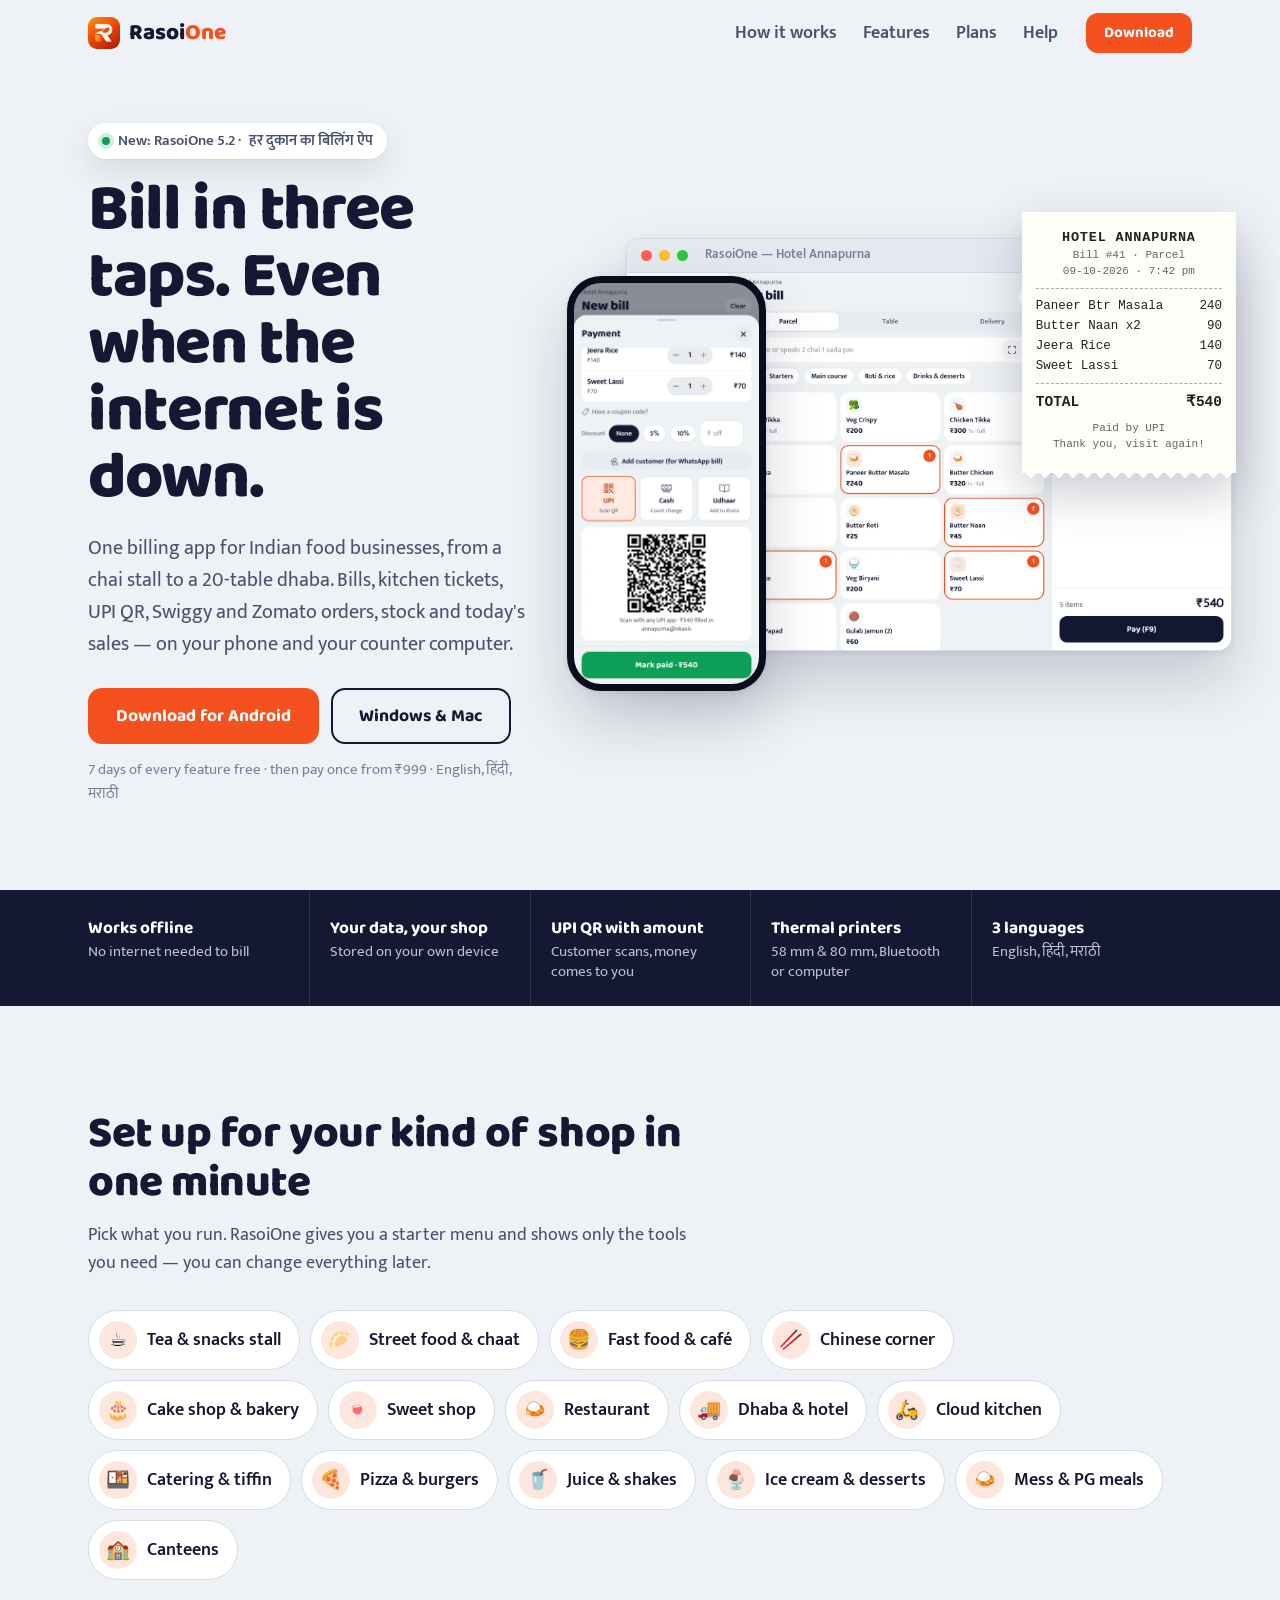
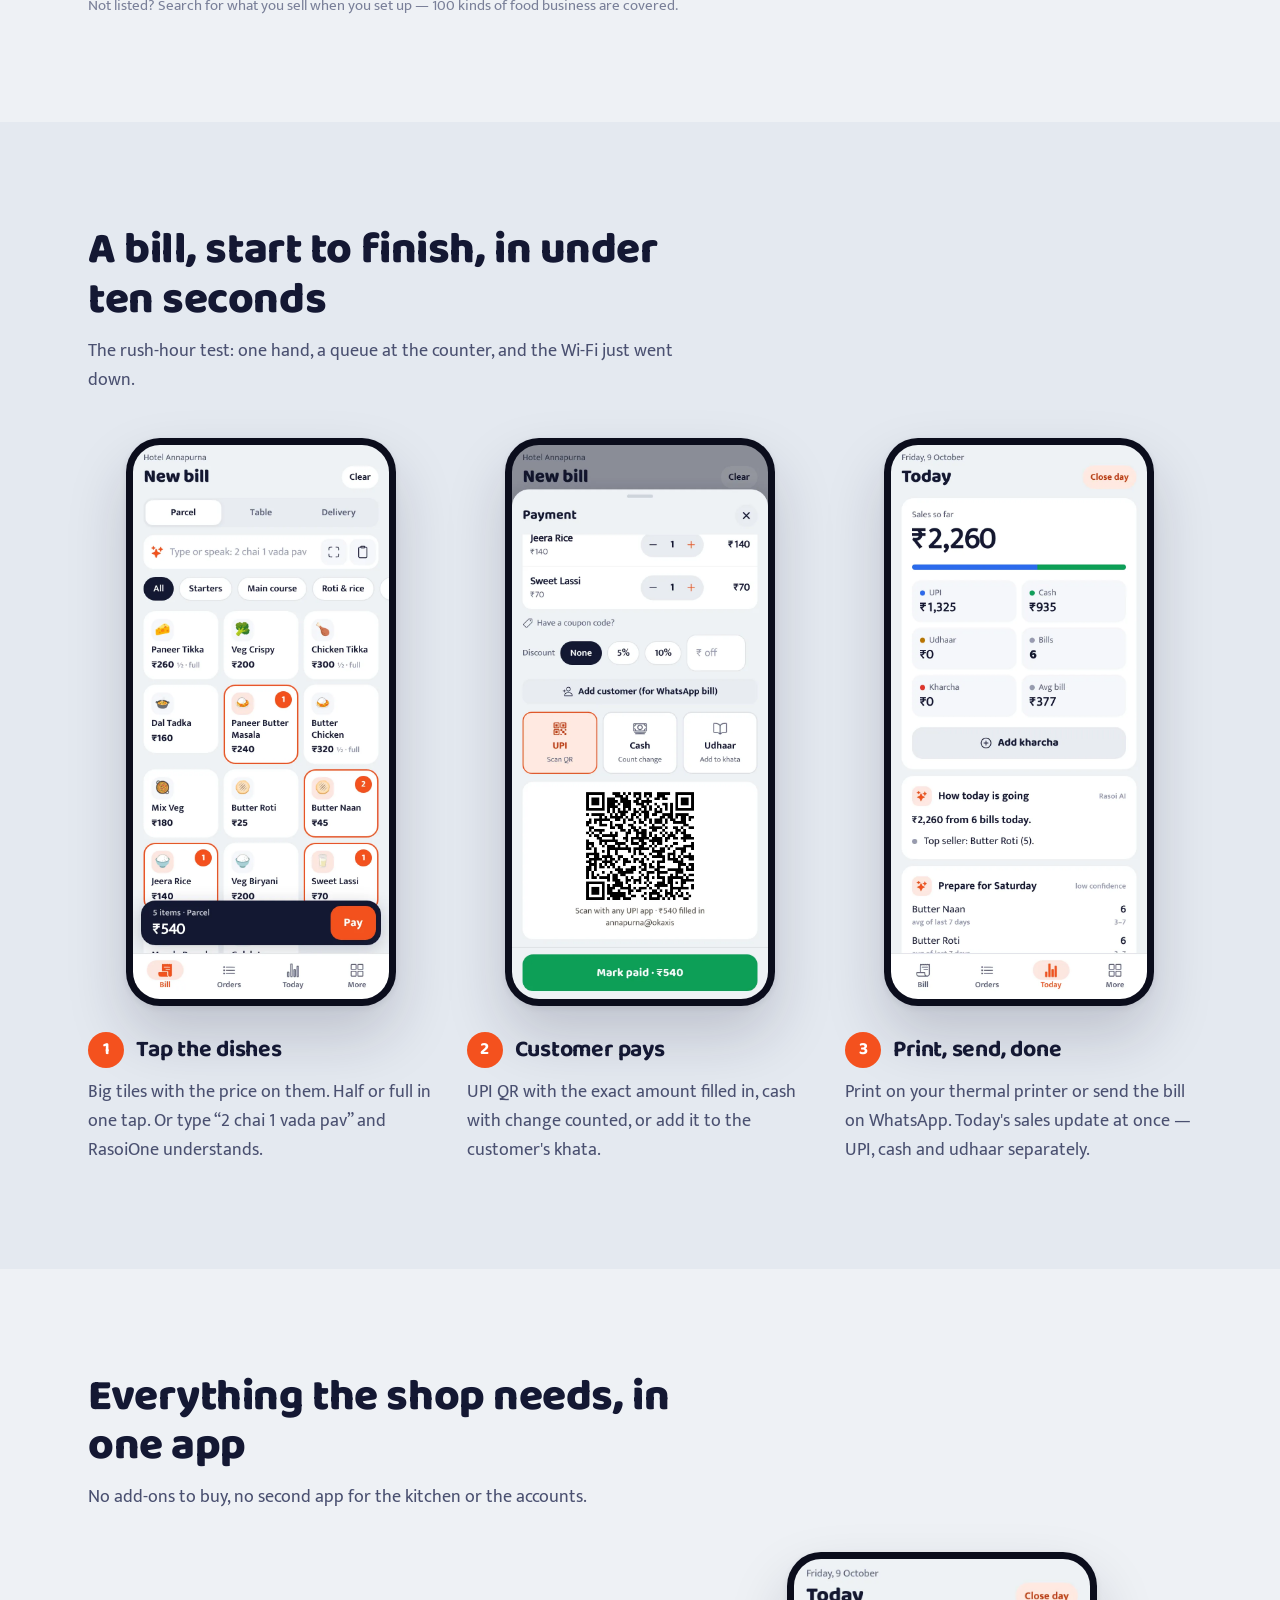
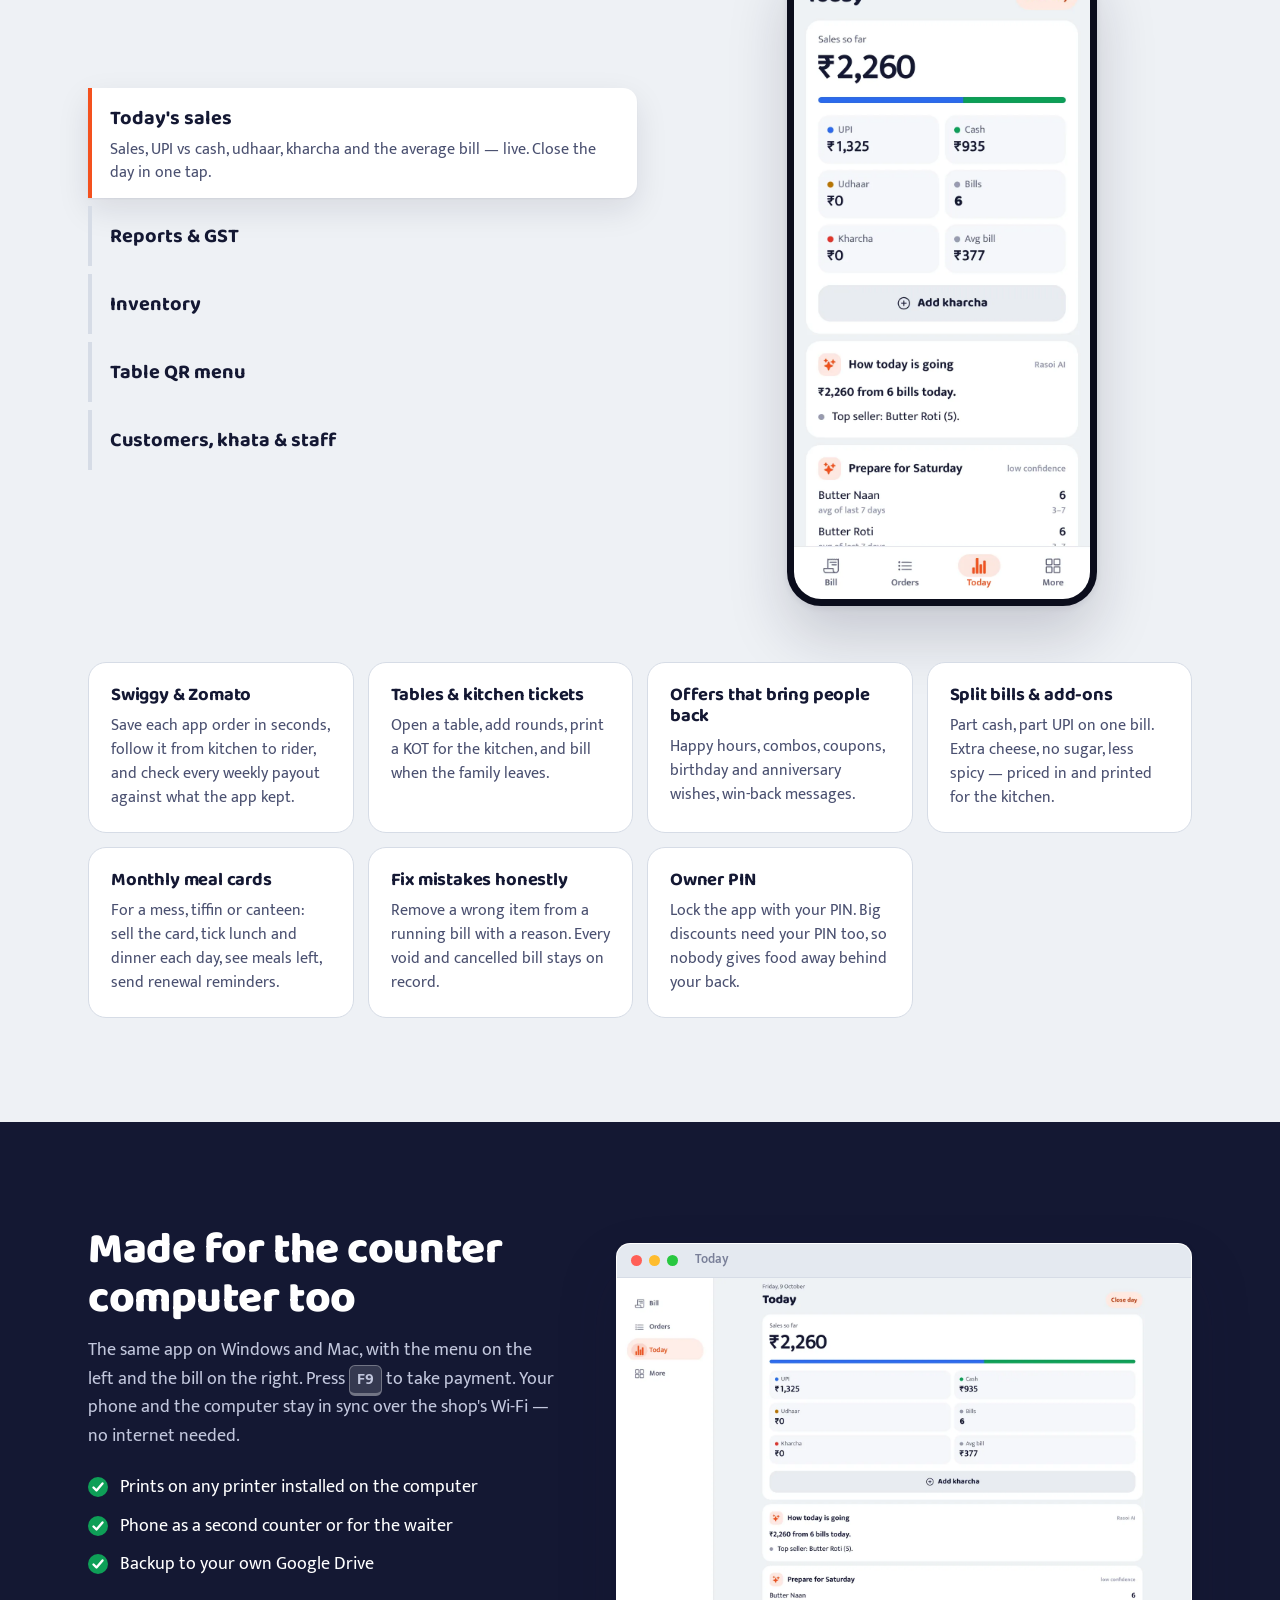
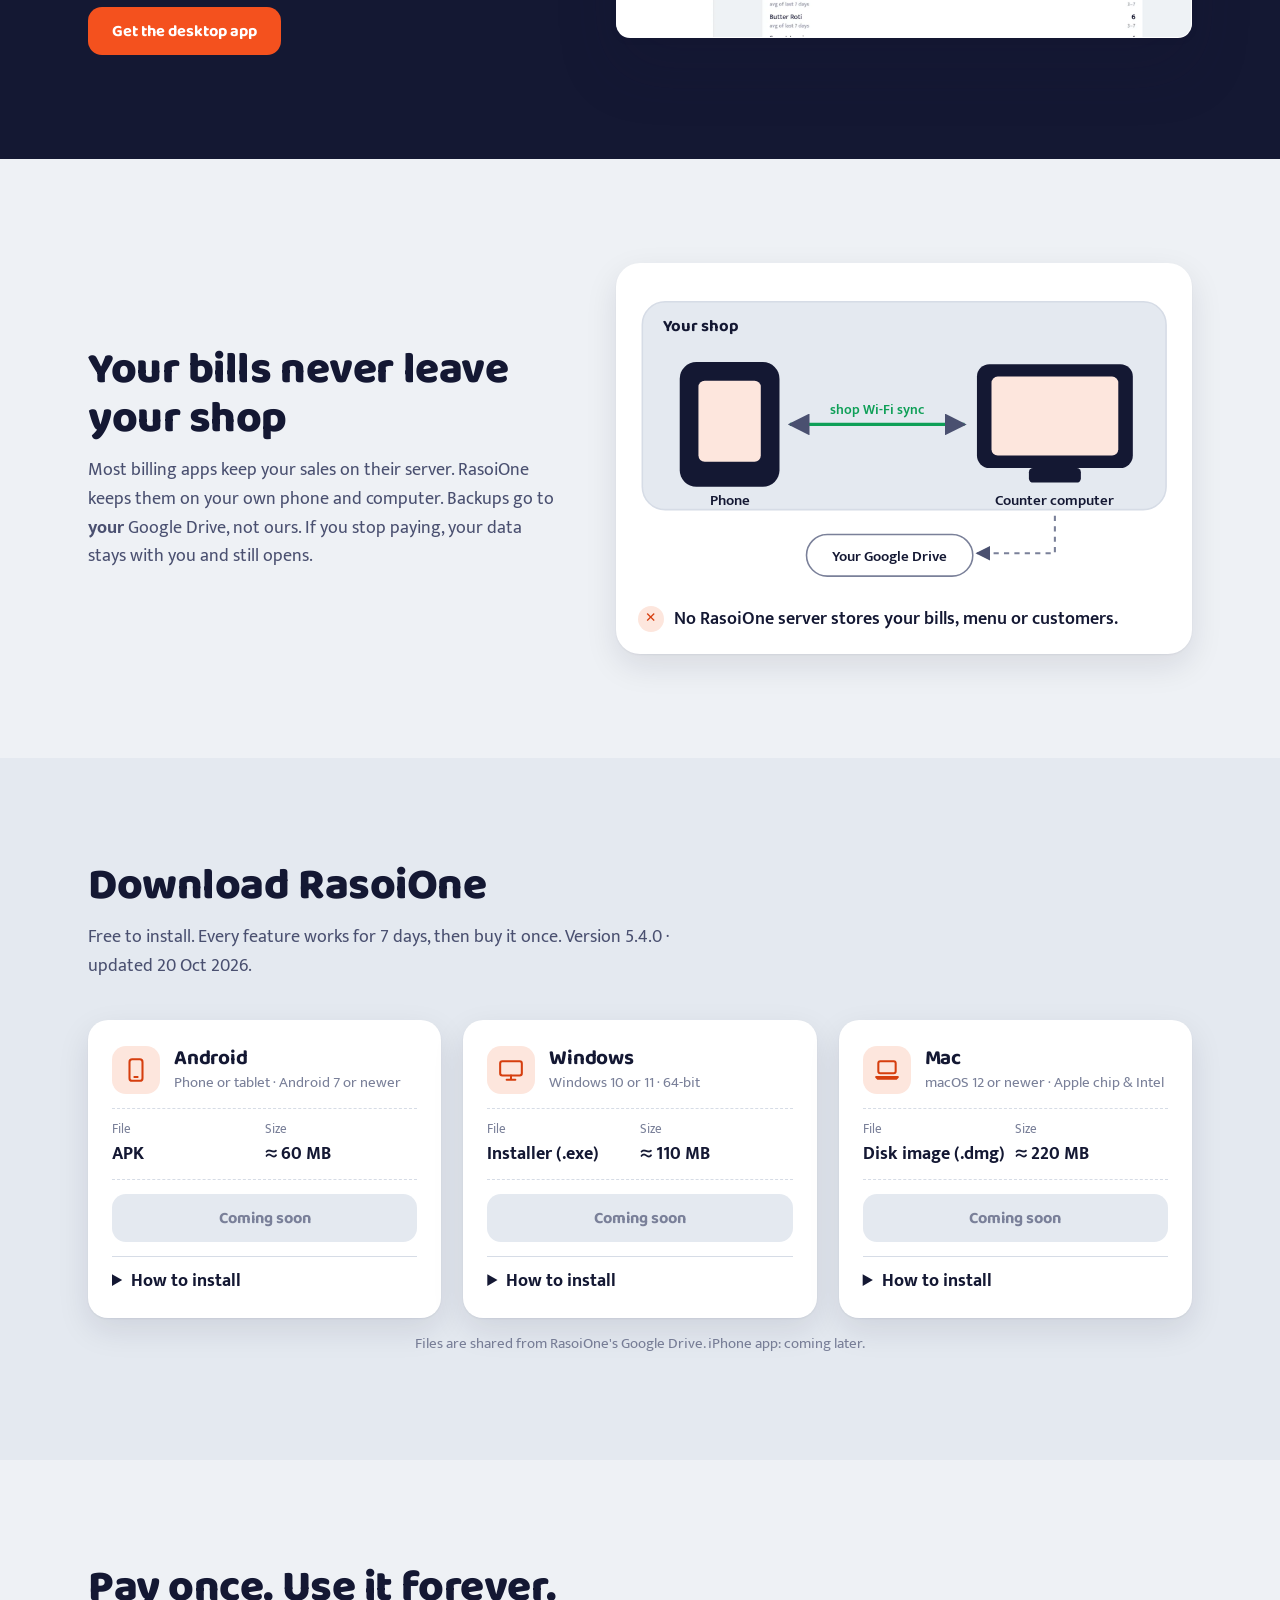
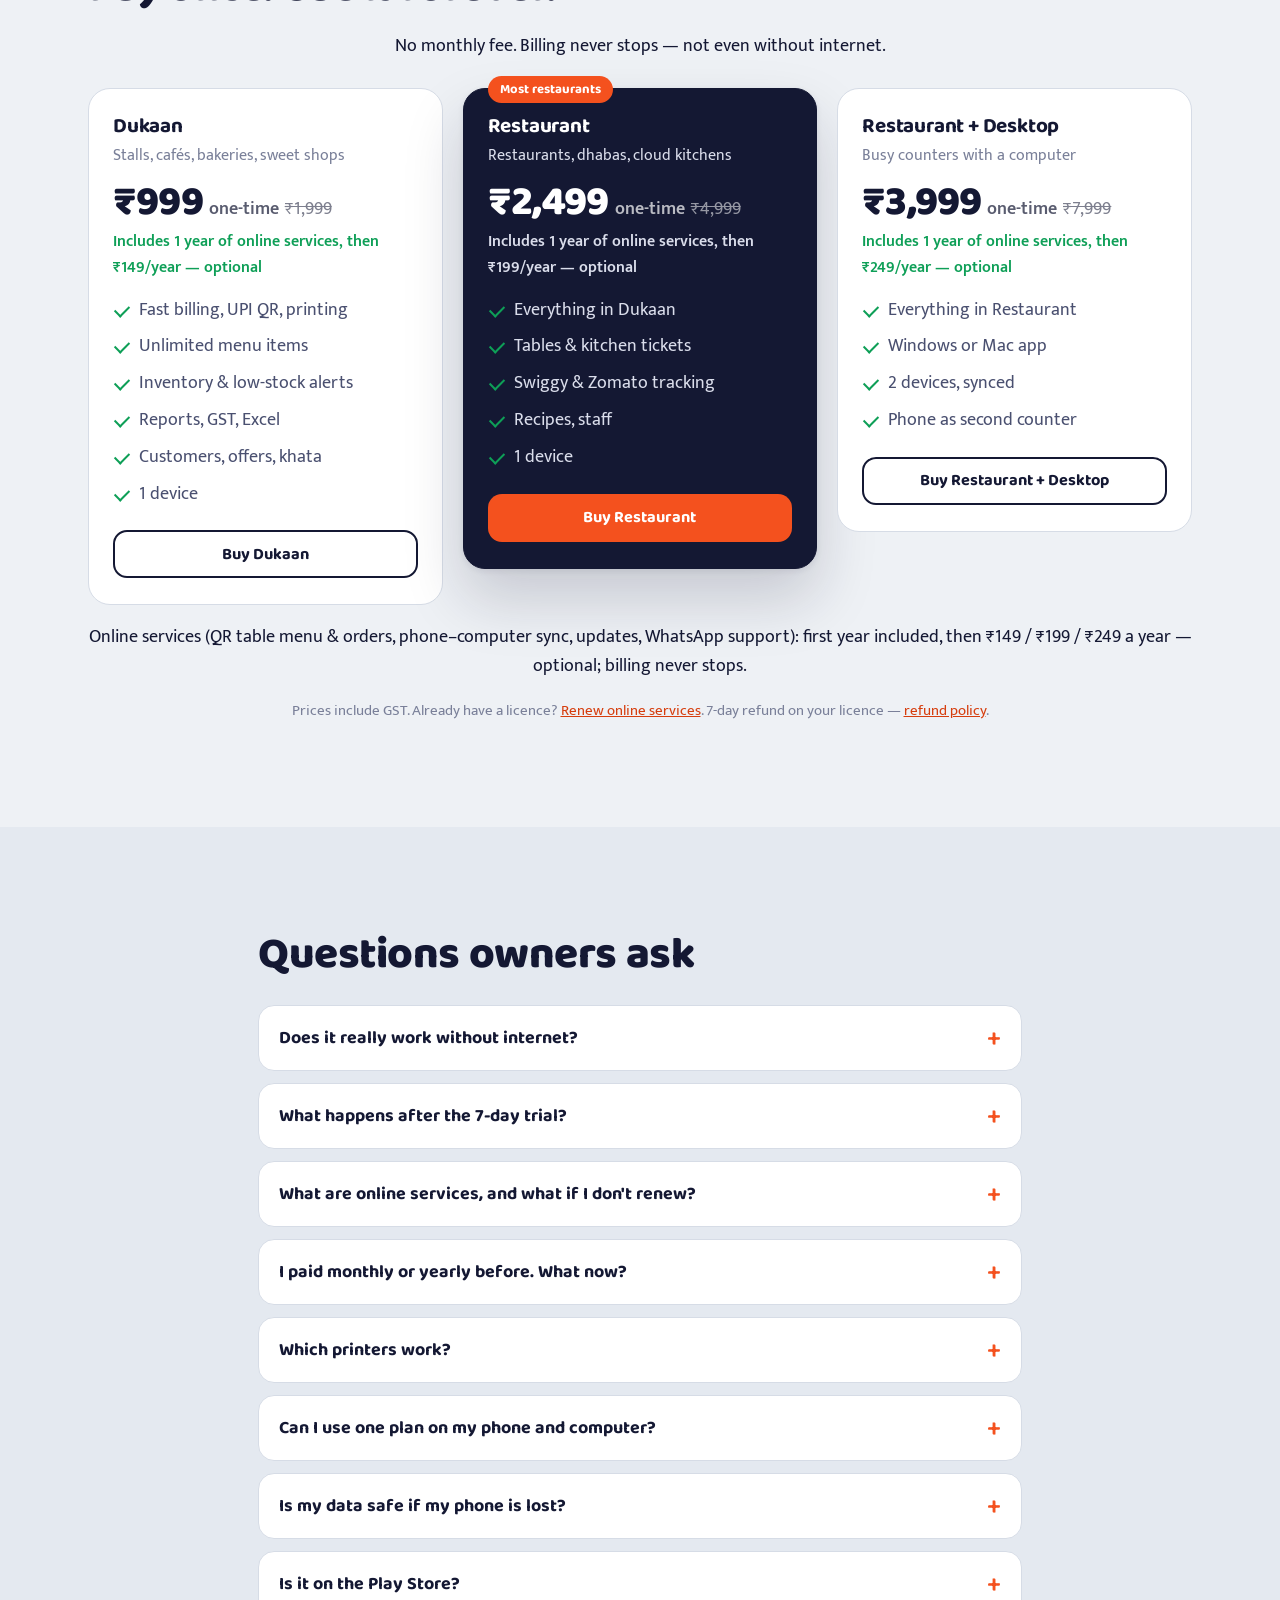
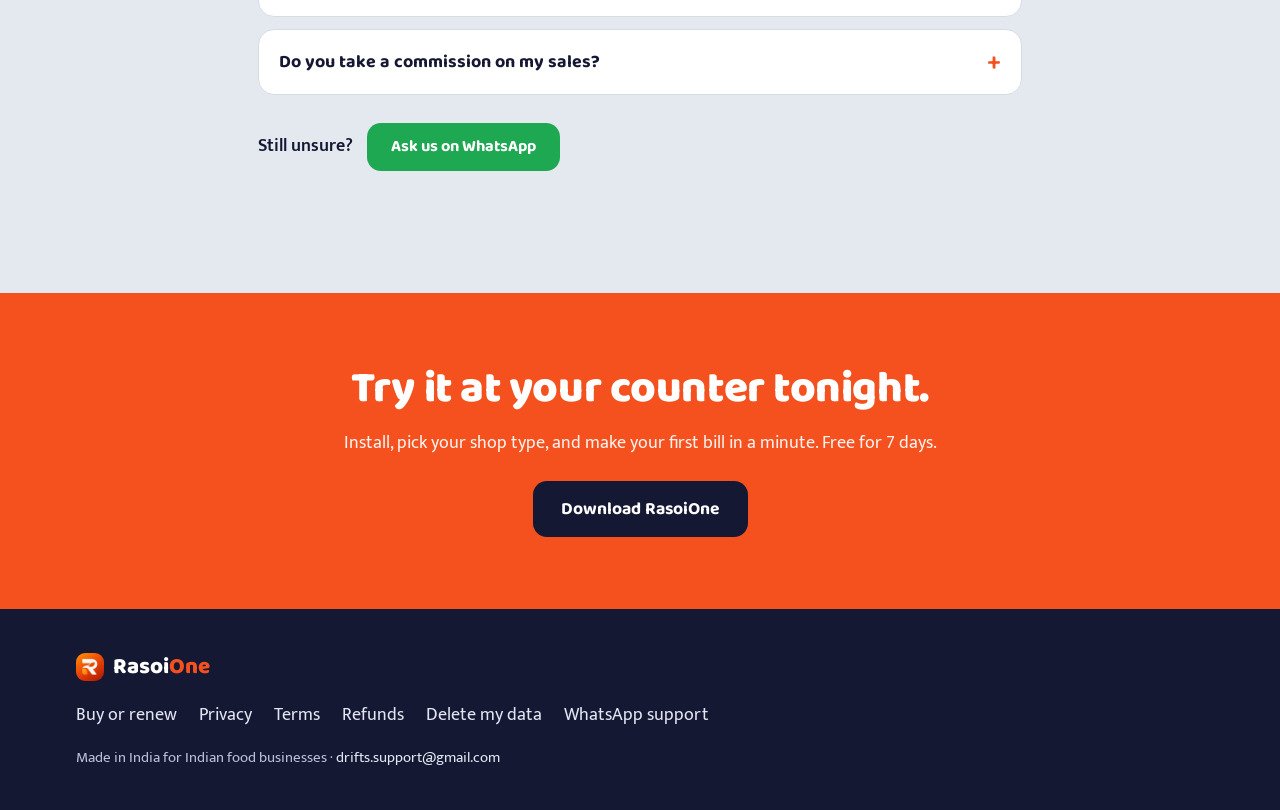
==== commit 773b4ffa: "first commit" ====
--- a/index.html
+++ b/index.html
@@ -357,7 +357,7 @@
   <div class="wrap foot-in">
     <a class="logo" href="/"><img src="/img/icon-64.png" alt="" width="28" height="28"><span class="wm">Rasoi<span>One</span></span></a>
     <nav aria-label="Footer"><a href="/buy.html">Buy or renew</a><a href="/privacy.html">Privacy</a><a href="/terms.html">Terms</a><a href="/refund.html">Refunds</a><a href="/delete-data.html">Delete my data</a><a href="#" data-wa>WhatsApp support</a></nav>
-    <p>Made in India for Indian food businesses · <a href="mailto:support@rasoione.shop">support@rasoione.shop</a></p>
+    <p>Made in India for Indian food businesses · <a href="mailto:drifts.support@gmail.com">drifts.support@gmail.com</a></p>
   </div>
 </footer>
 
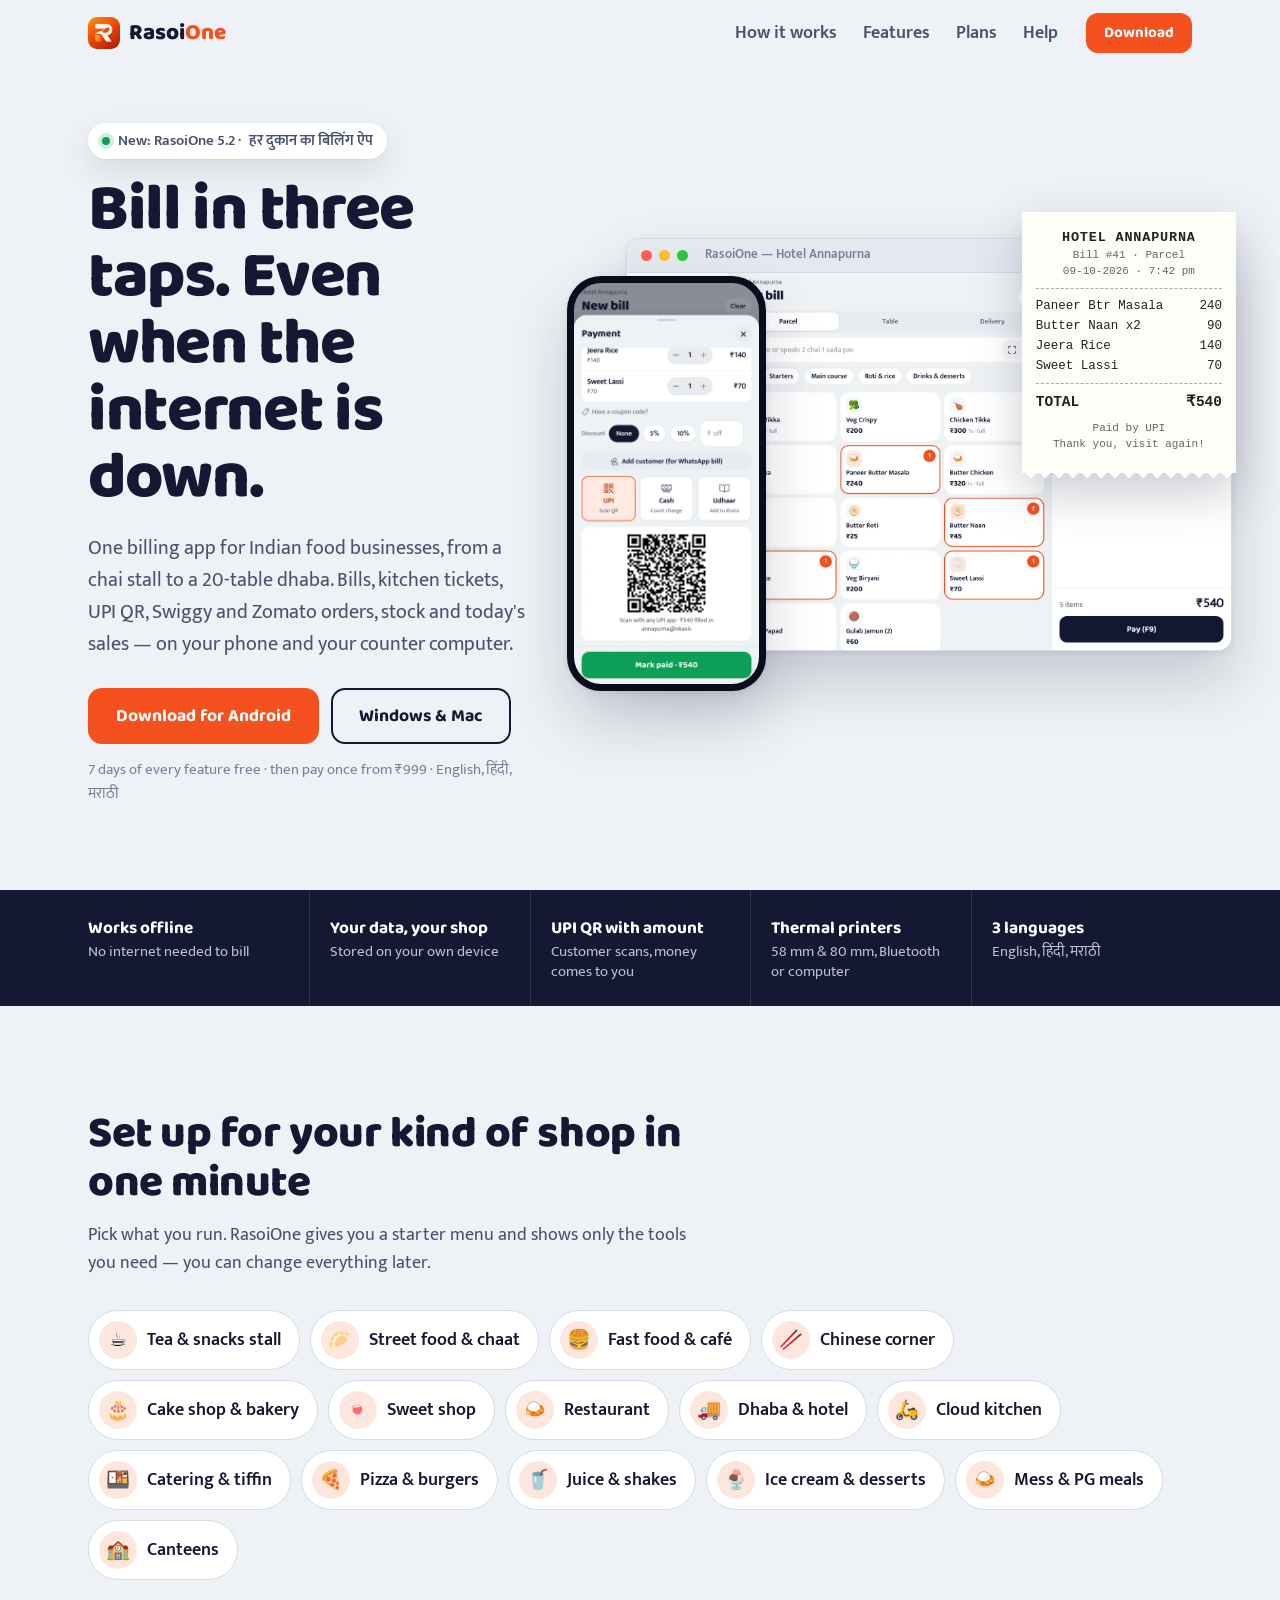
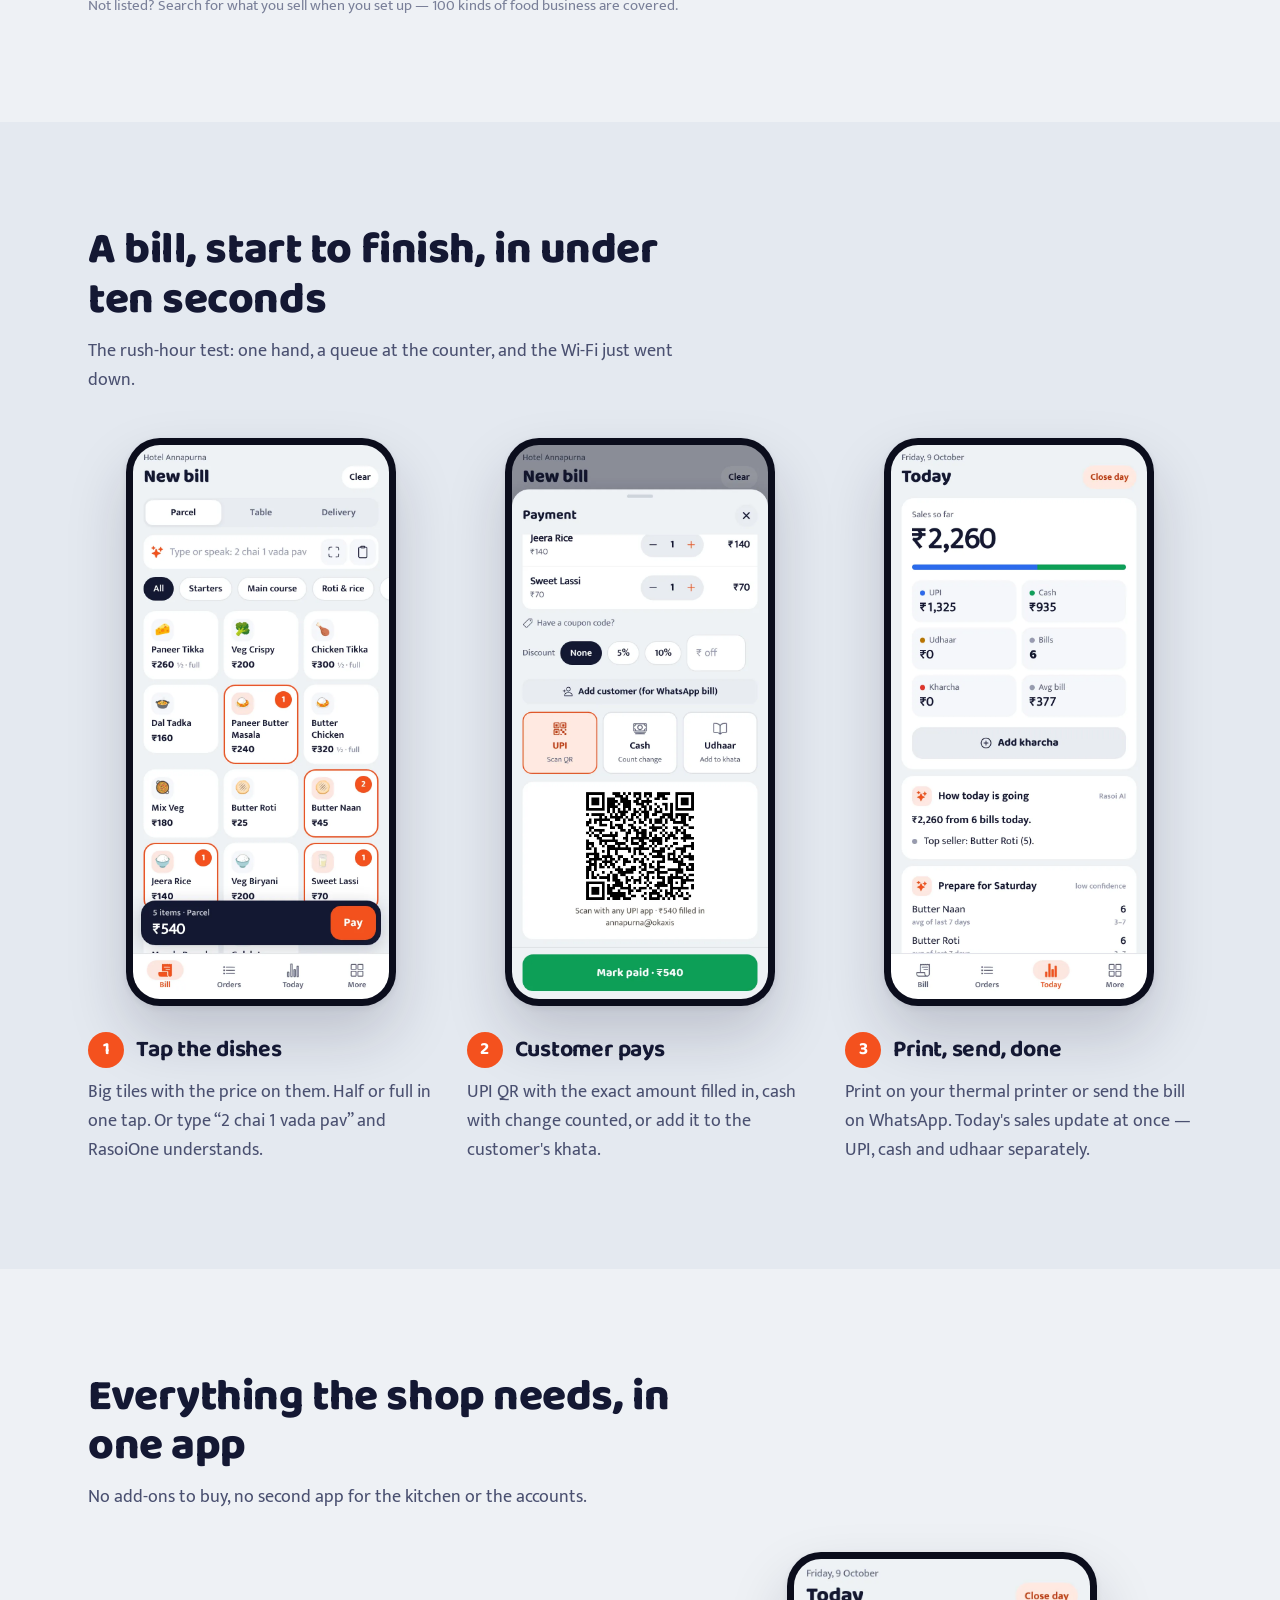
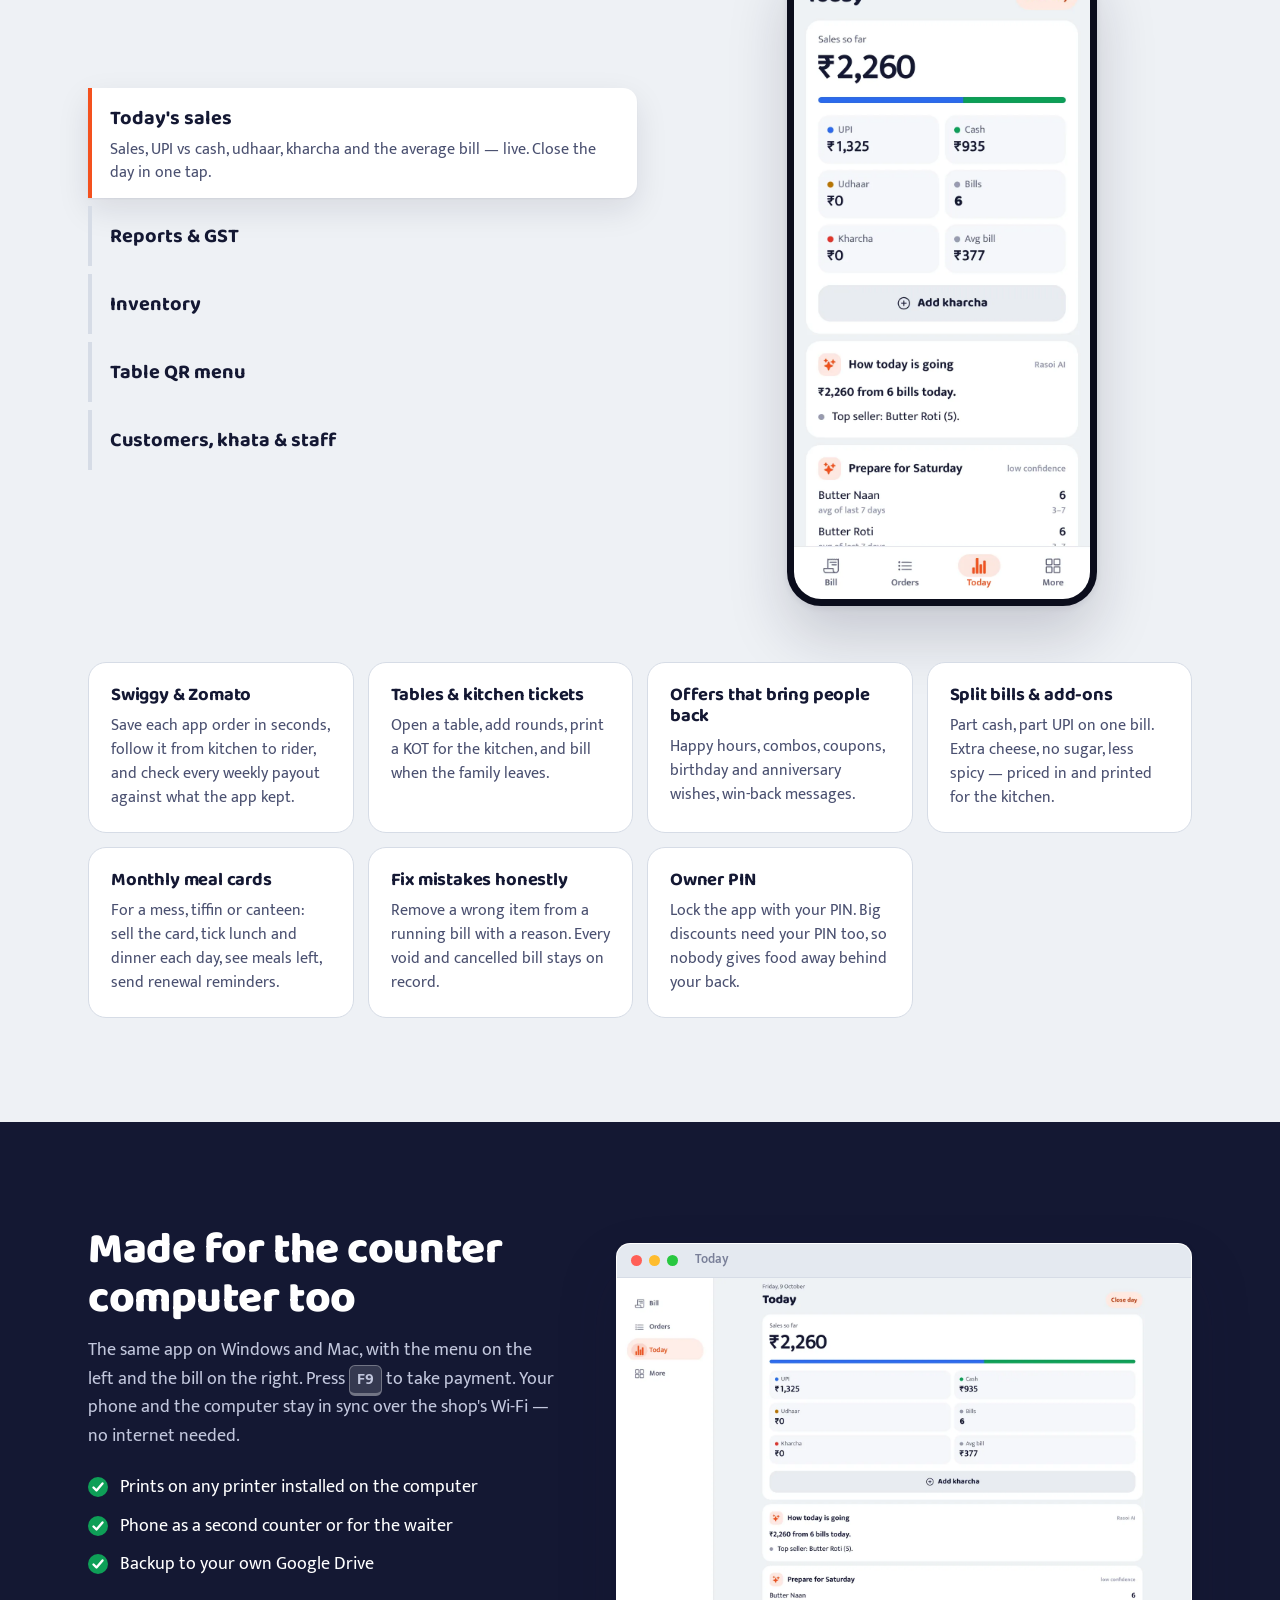
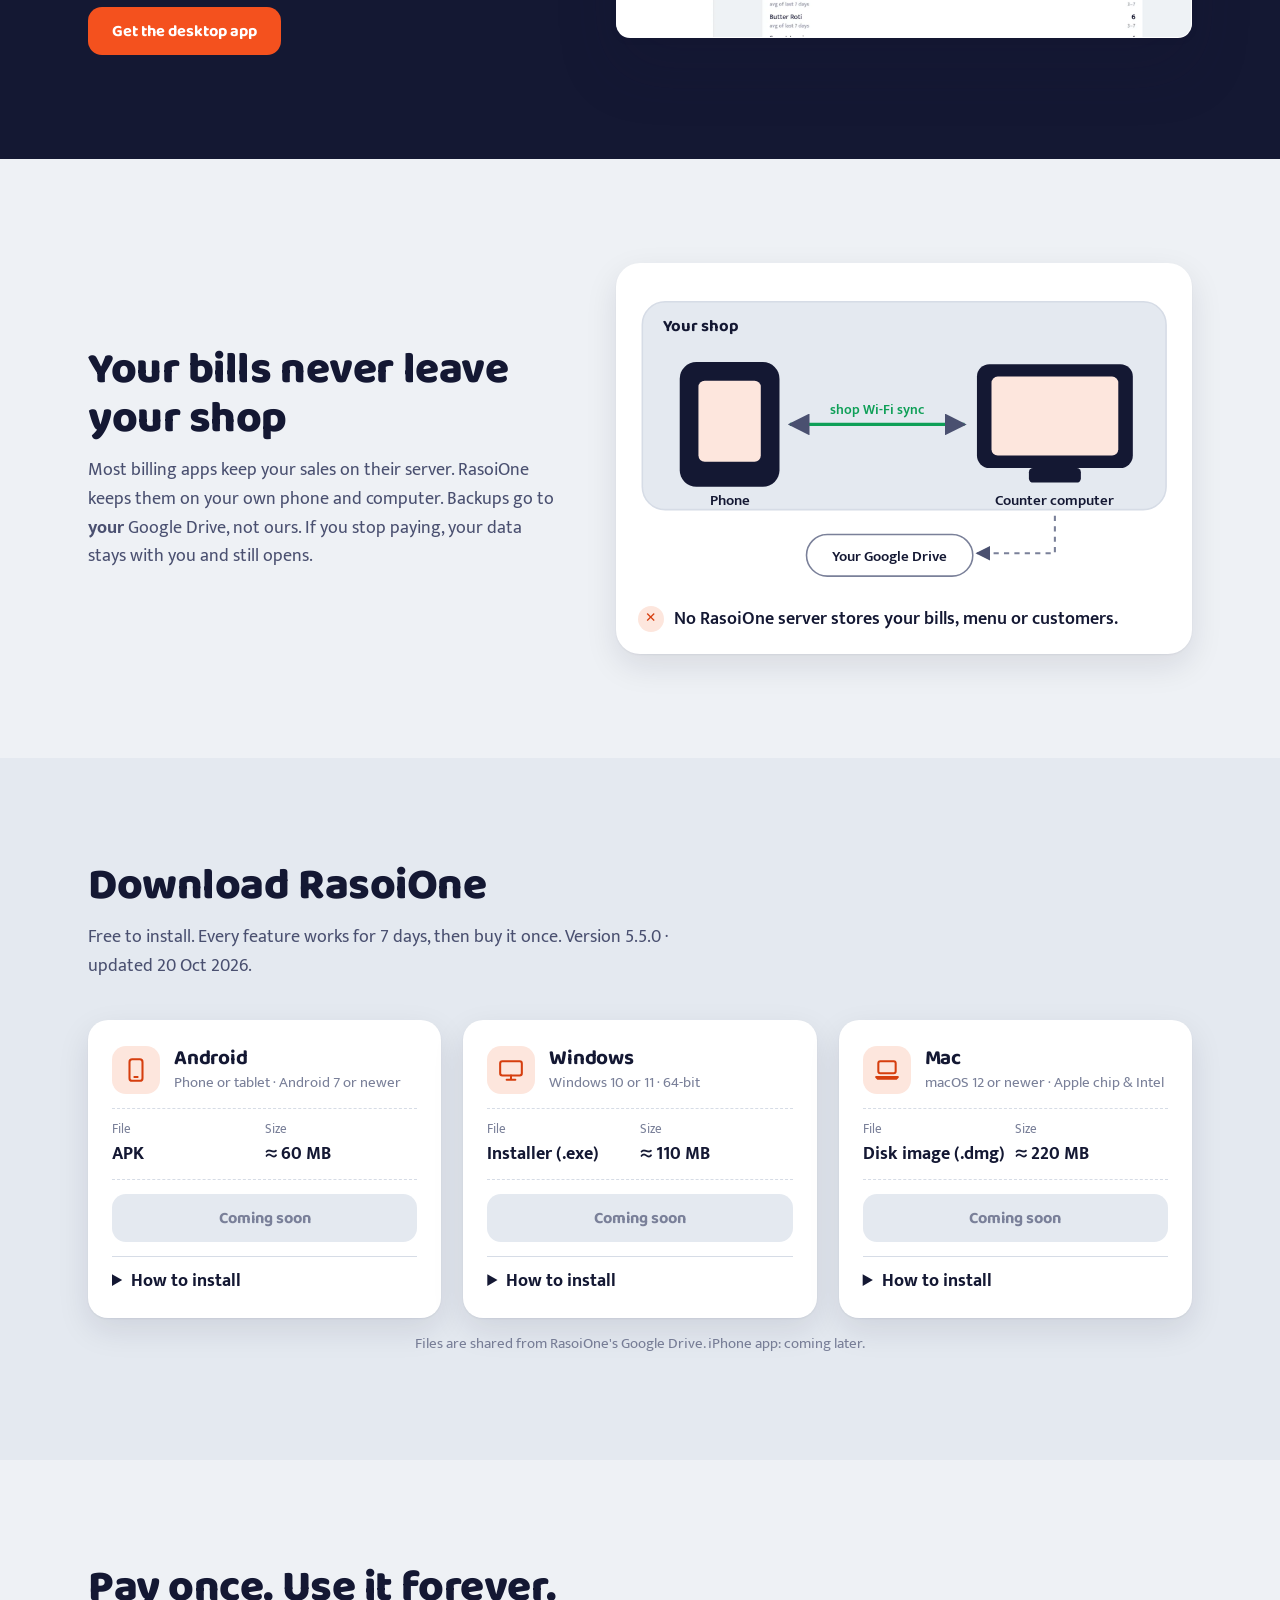
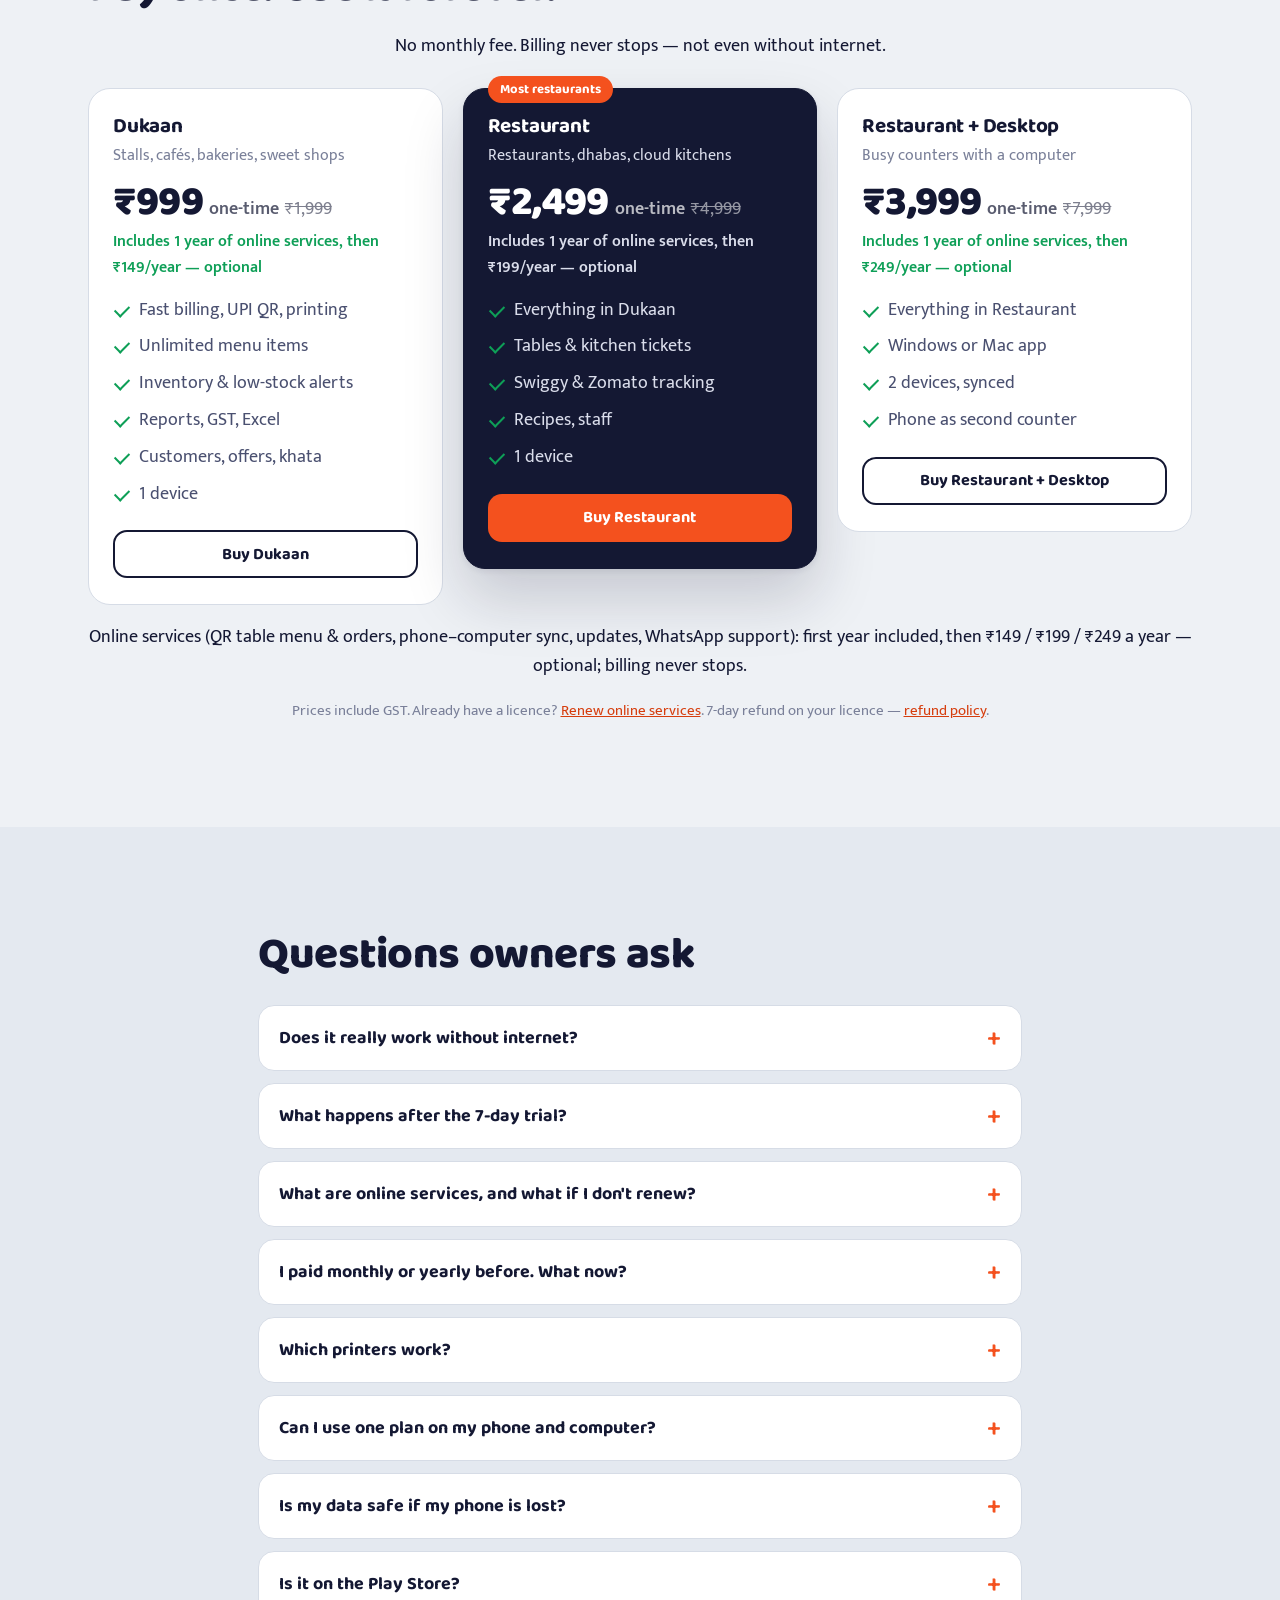
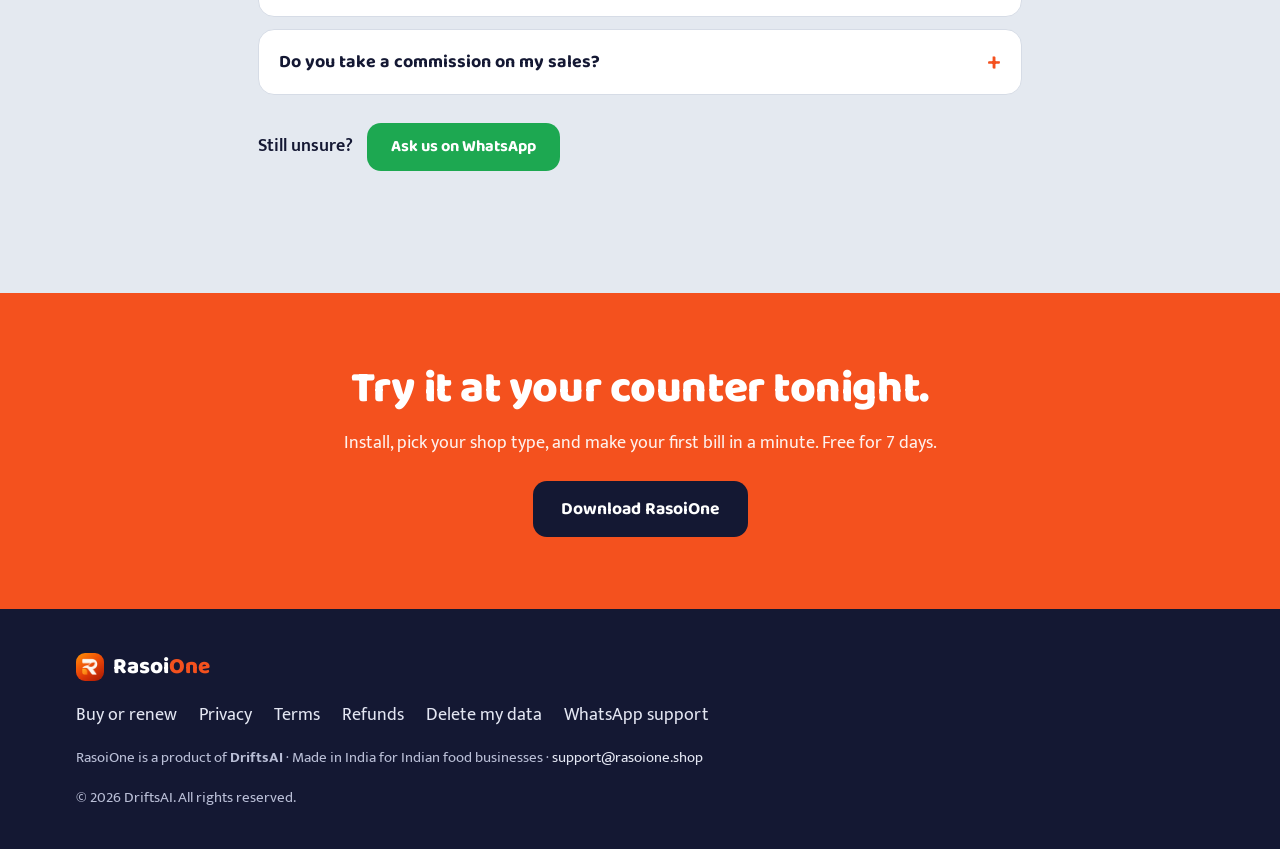
==== commit dc161357: "first commit" ====
--- a/index.html
+++ b/index.html
@@ -4,6 +4,7 @@
 <meta charset="utf-8">
 <meta name="viewport" content="width=device-width, initial-scale=1">
 <title>RasoiOne — Billing app for Indian food businesses</title>
+<meta name="author" content="DriftsAI">
 <meta name="description" content="Offline billing for restaurants, dhabas, cafés, sweet shops, bakeries and cloud kitchens. Bills, KOT, UPI QR, Swiggy & Zomato orders, stock and daily sales — on Android, Windows and Mac. 7 days free.">
 <meta name="theme-color" content="#141833">
 <link rel="icon" type="image/png" href="/img/icon-64.png">
@@ -357,7 +358,8 @@
   <div class="wrap foot-in">
     <a class="logo" href="/"><img src="/img/icon-64.png" alt="" width="28" height="28"><span class="wm">Rasoi<span>One</span></span></a>
     <nav aria-label="Footer"><a href="/buy.html">Buy or renew</a><a href="/privacy.html">Privacy</a><a href="/terms.html">Terms</a><a href="/refund.html">Refunds</a><a href="/delete-data.html">Delete my data</a><a href="#" data-wa>WhatsApp support</a></nav>
-    <p>Made in India for Indian food businesses · <a href="mailto:drifts.support@gmail.com">drifts.support@gmail.com</a></p>
+    <p>RasoiOne is a product of <b>DriftsAI</b> · Made in India for Indian food businesses · <a href="mailto:support@rasoione.shop">support@rasoione.shop</a></p>
+    <p>© <span data-year>2026</span> DriftsAI. All rights reserved.</p>
   </div>
 </footer>
 
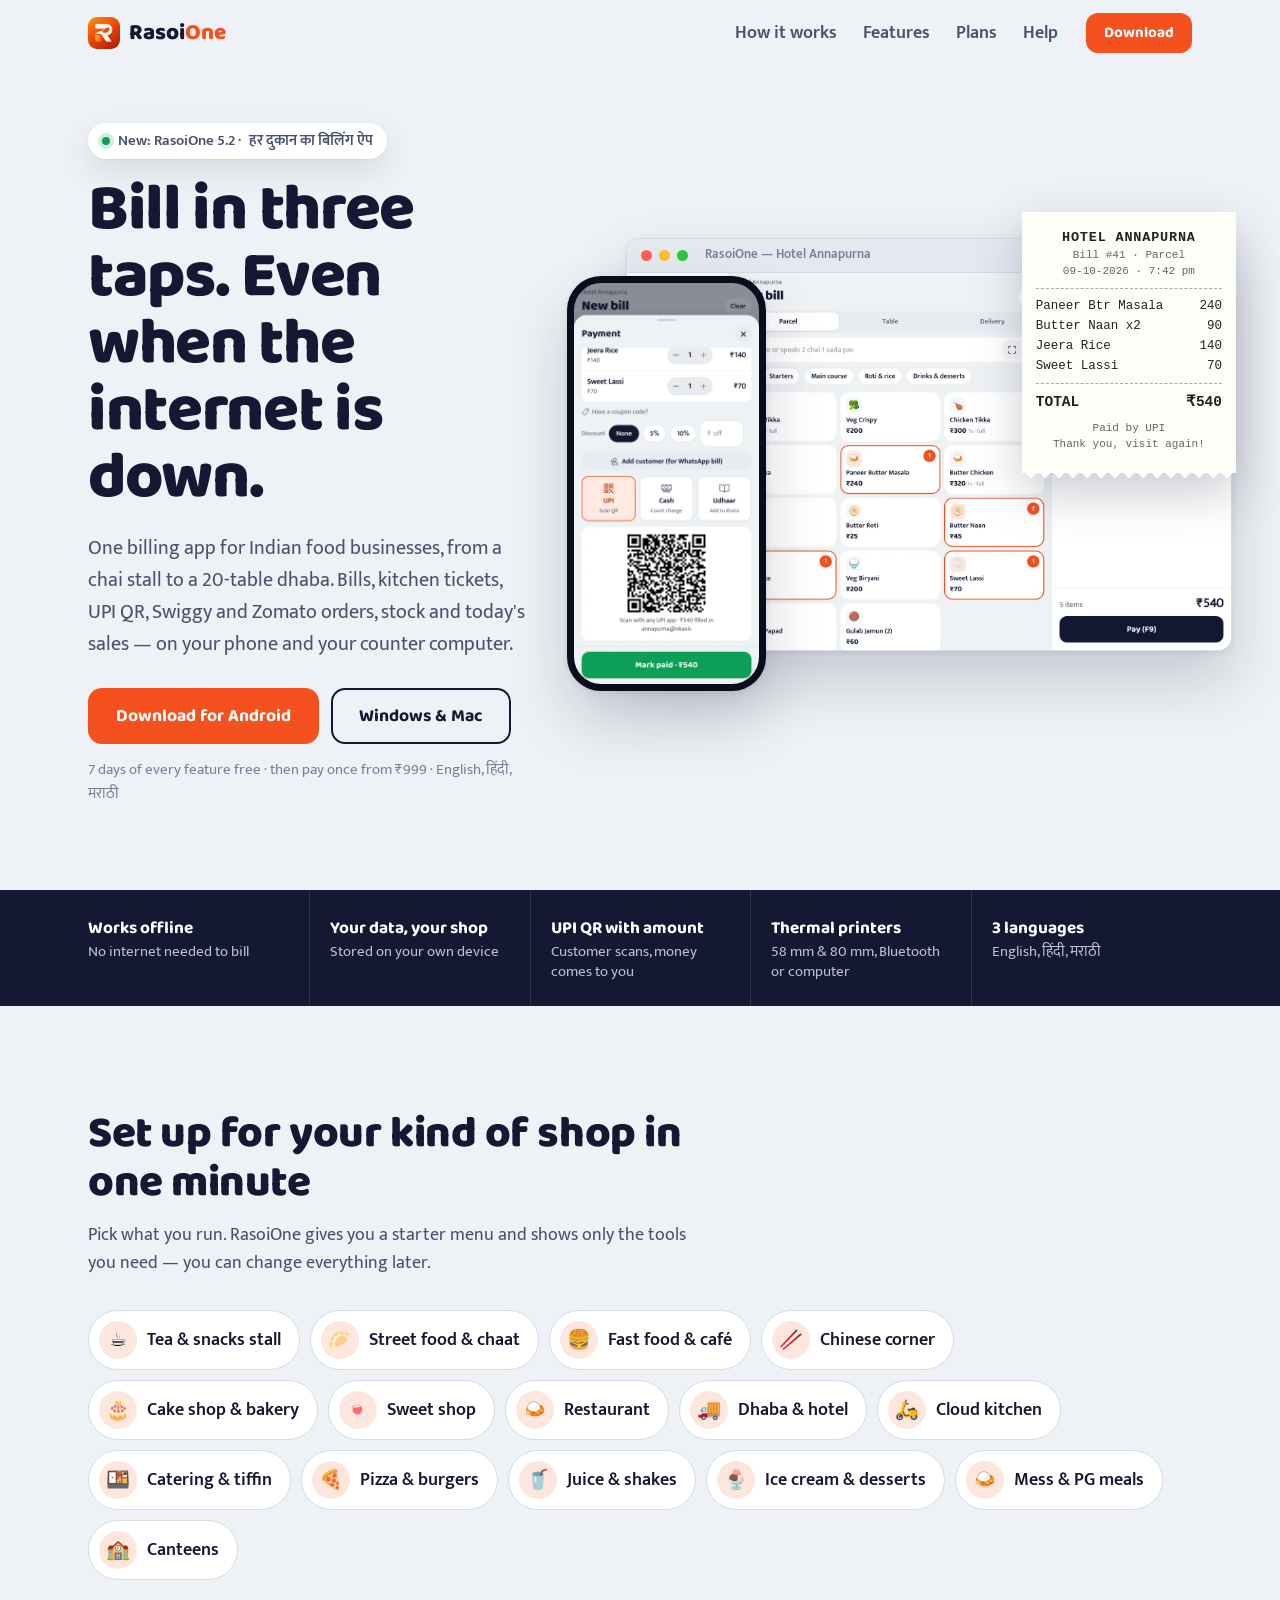
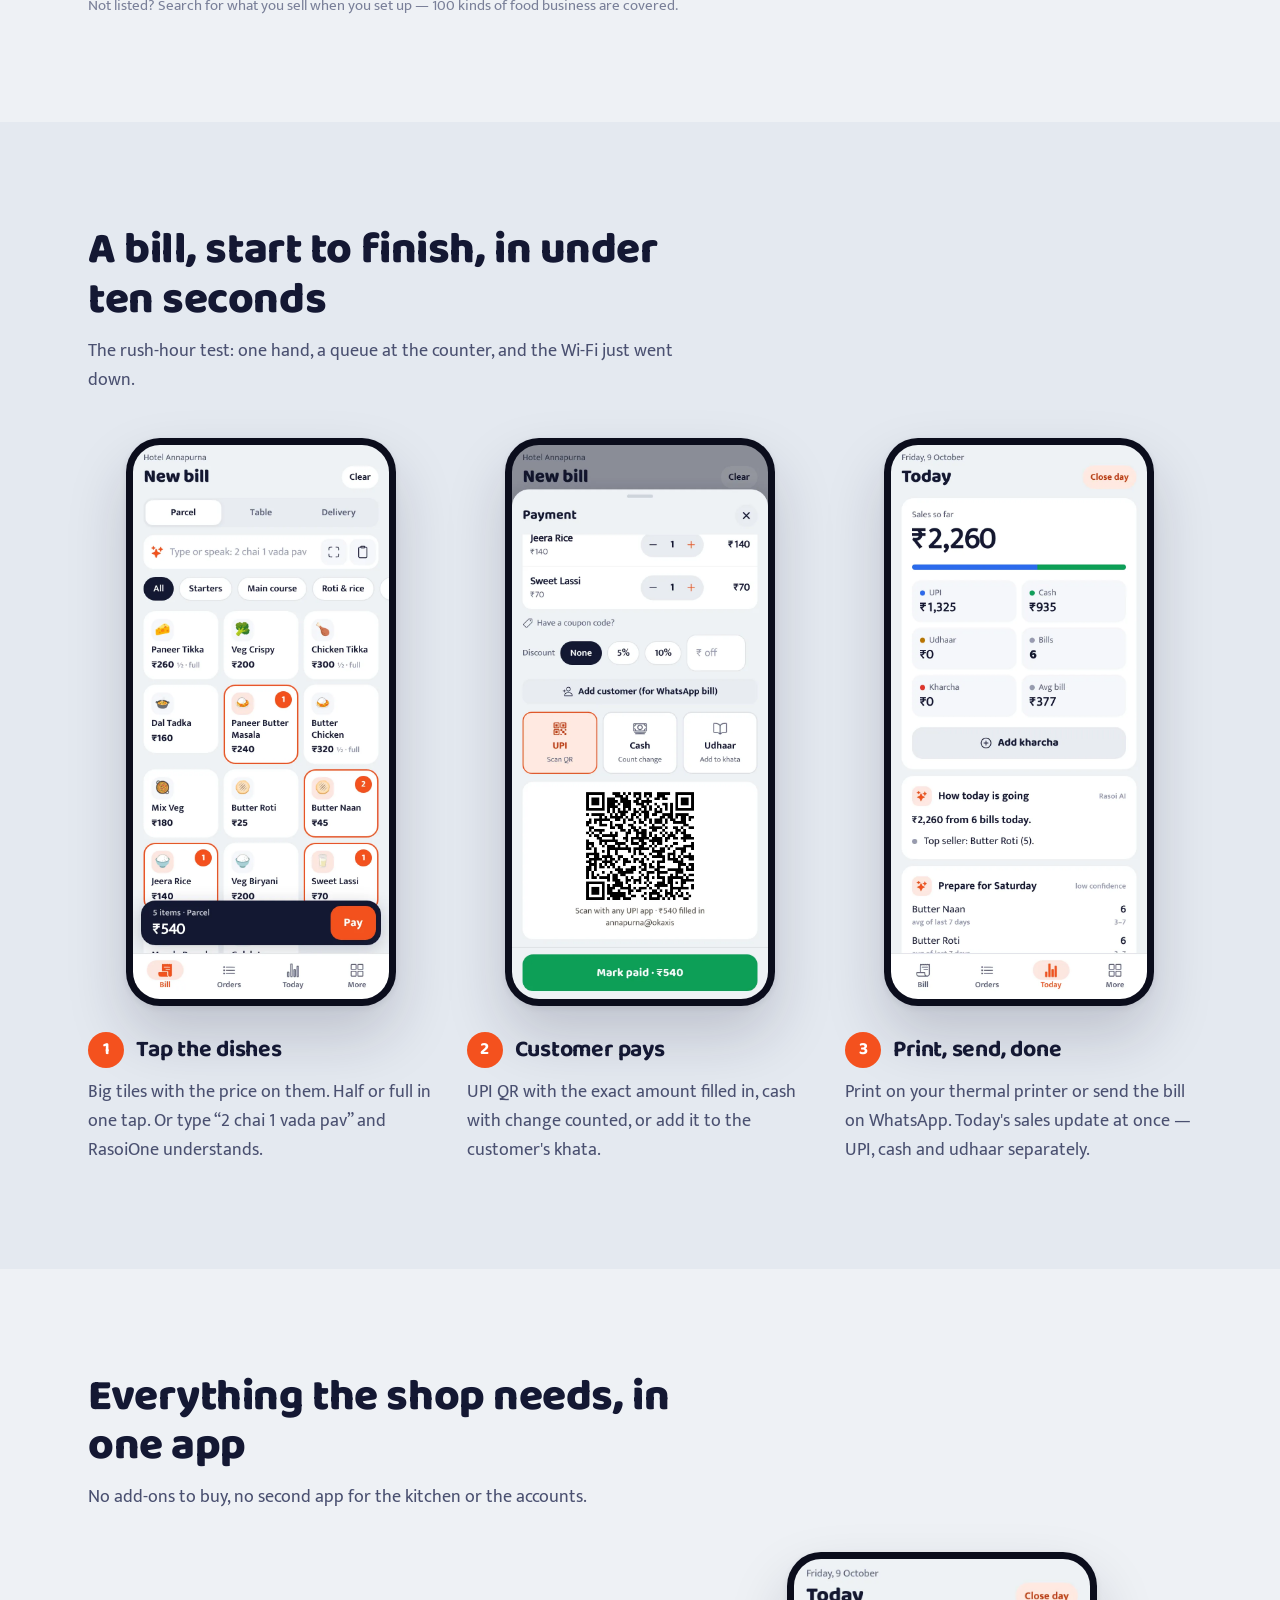
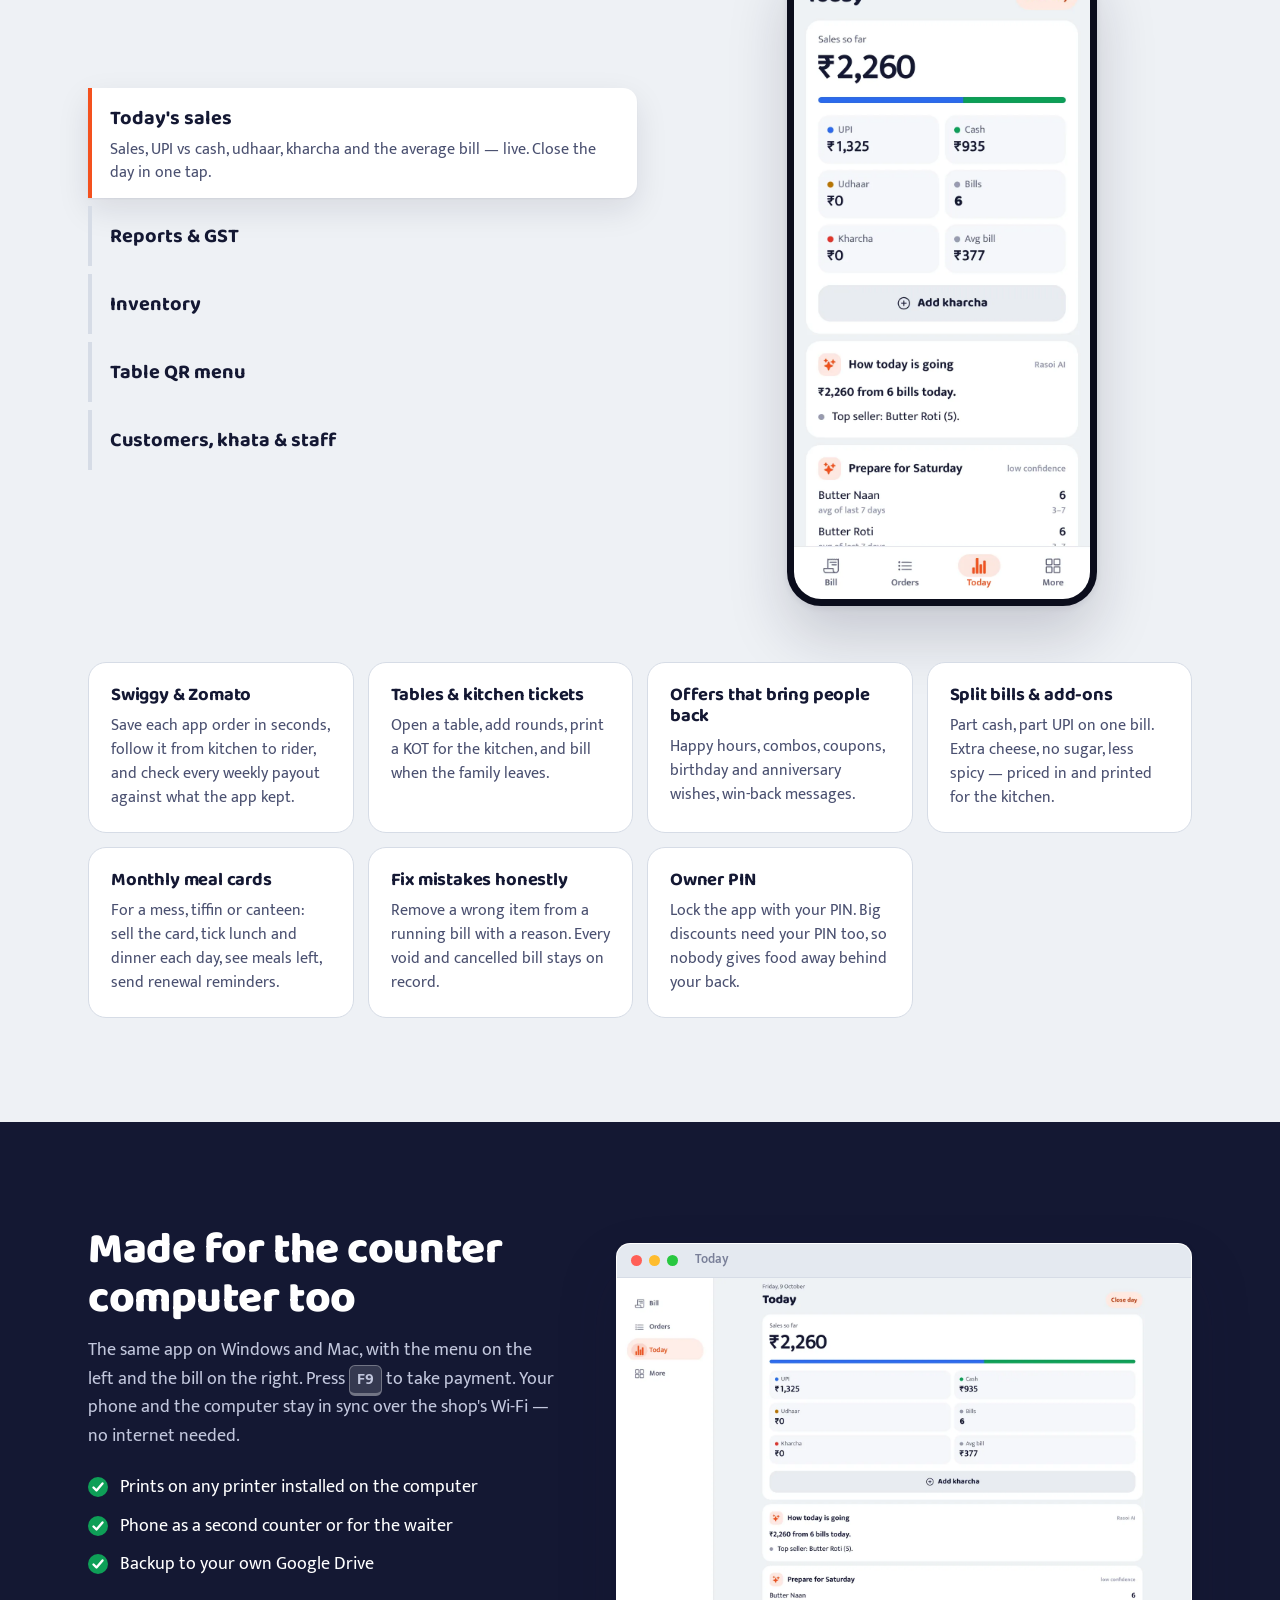
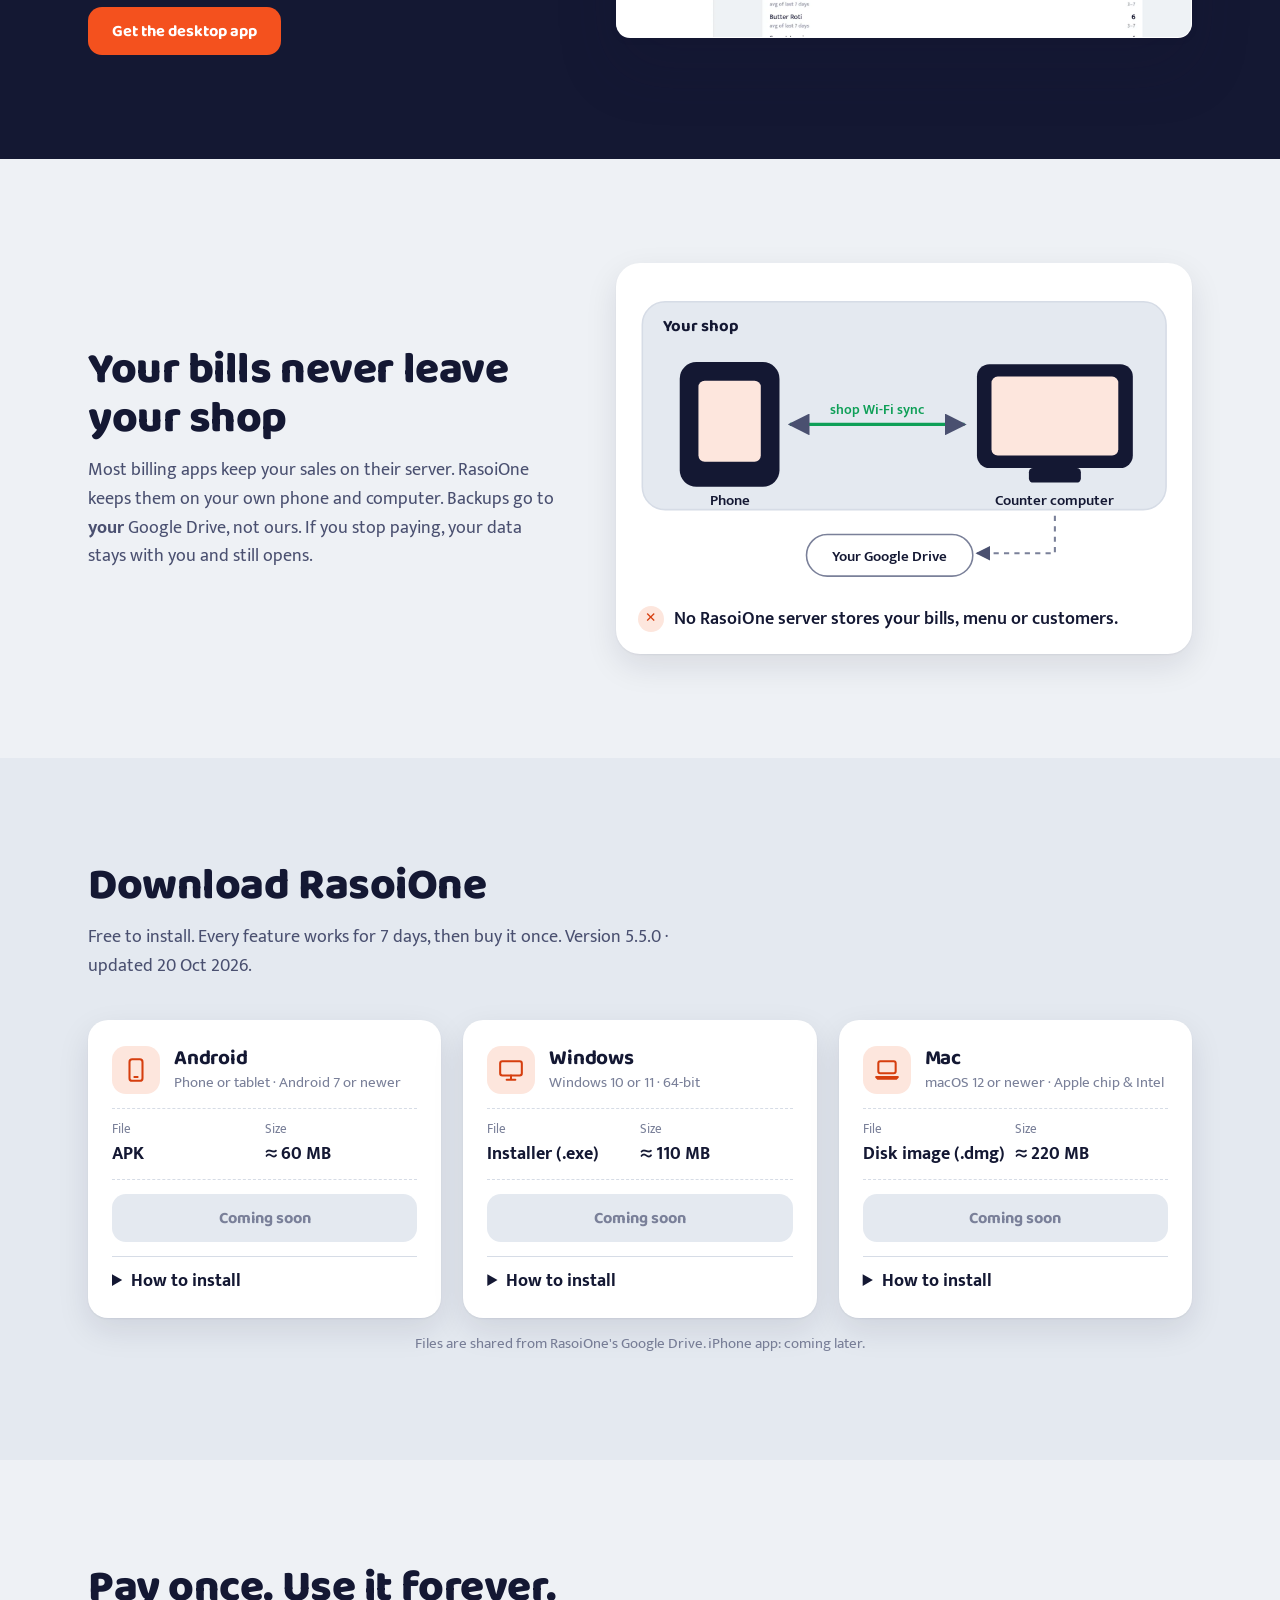
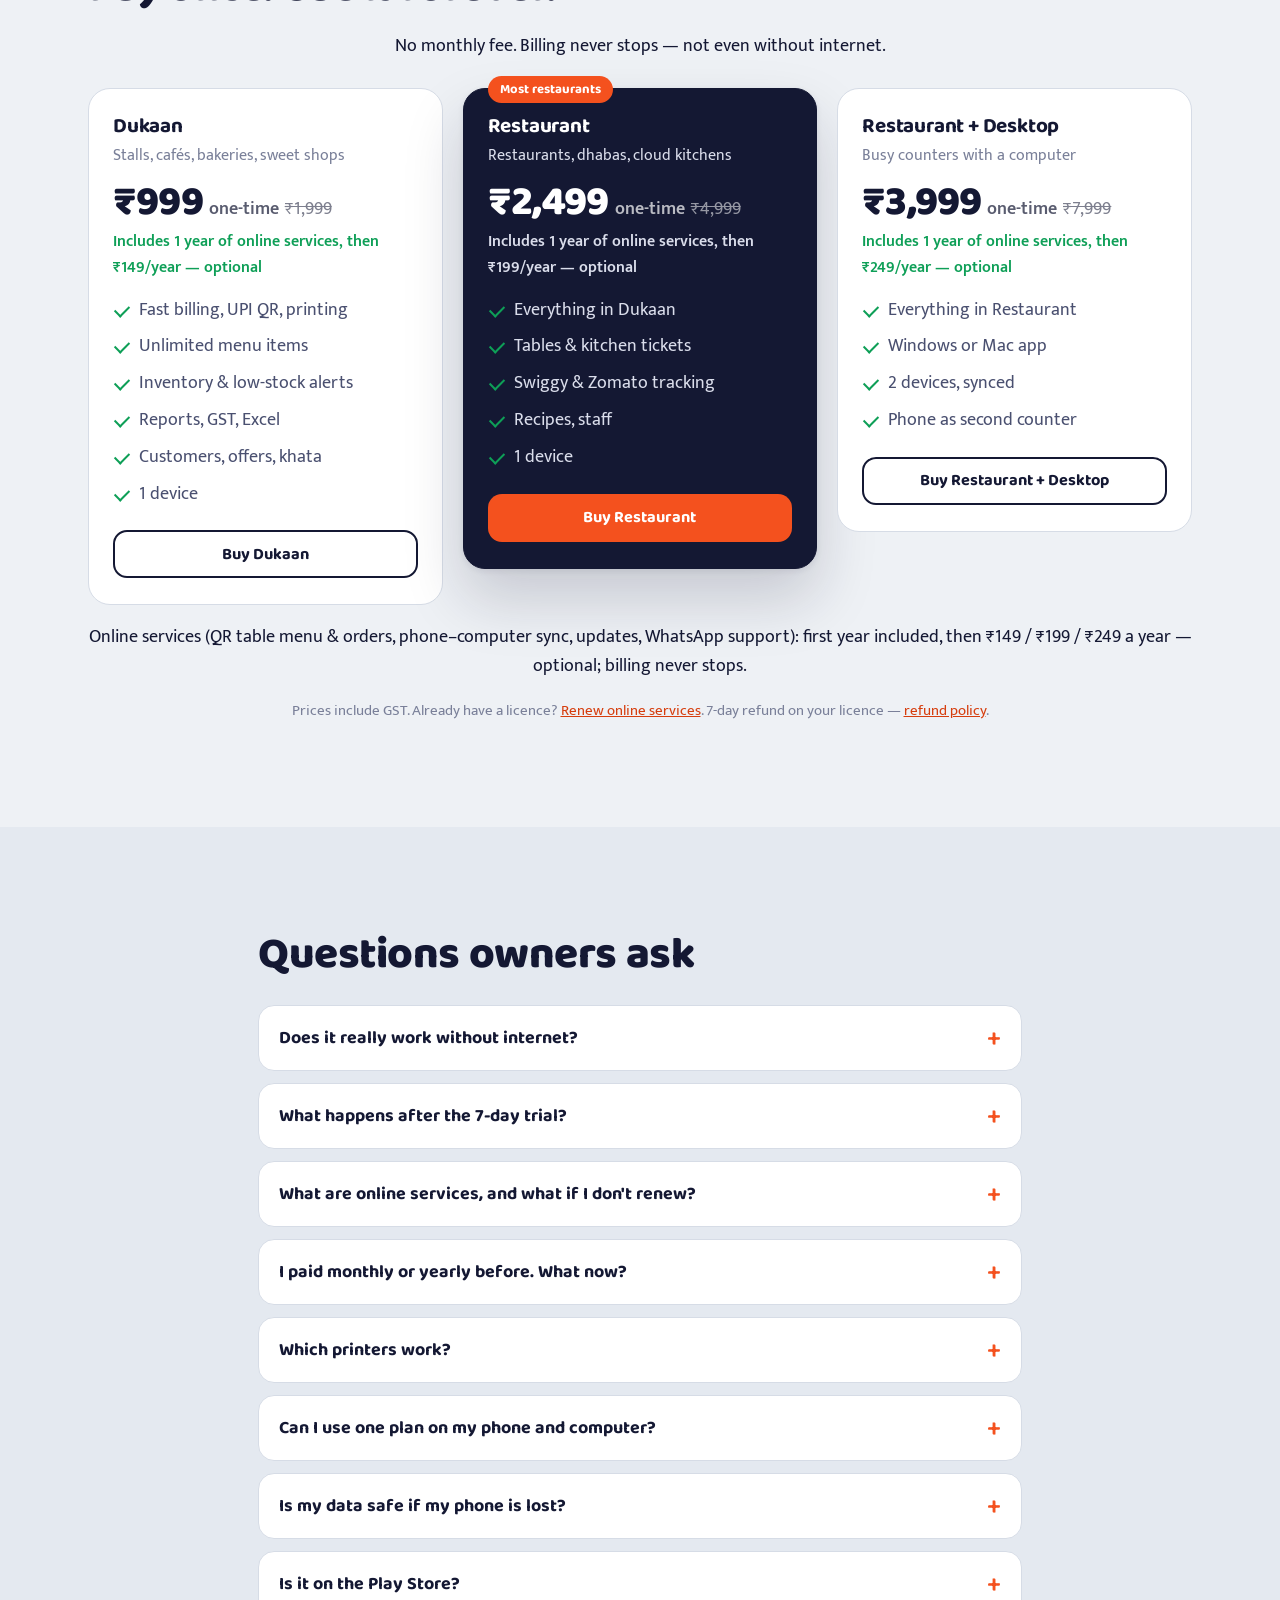
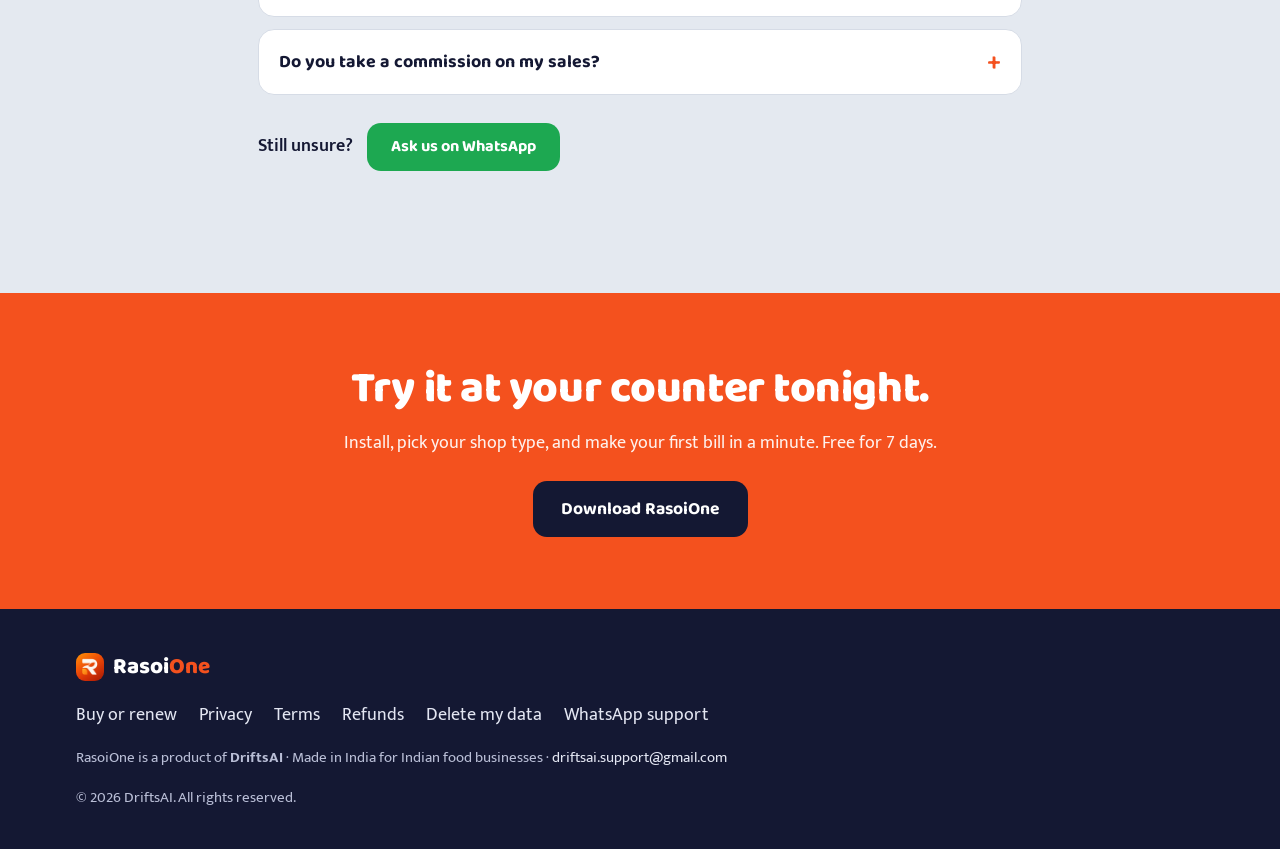
==== commit ce072fa3: "Update website support email Co-authored-by: Copilot <223556219+Copilot@users.noreply.github.com>" ====
--- a/index.html
+++ b/index.html
@@ -358,7 +358,7 @@
   <div class="wrap foot-in">
     <a class="logo" href="/"><img src="/img/icon-64.png" alt="" width="28" height="28"><span class="wm">Rasoi<span>One</span></span></a>
     <nav aria-label="Footer"><a href="/buy.html">Buy or renew</a><a href="/privacy.html">Privacy</a><a href="/terms.html">Terms</a><a href="/refund.html">Refunds</a><a href="/delete-data.html">Delete my data</a><a href="#" data-wa>WhatsApp support</a></nav>
-    <p>RasoiOne is a product of <b>DriftsAI</b> · Made in India for Indian food businesses · <a href="mailto:support@rasoione.shop">support@rasoione.shop</a></p>
+    <p>RasoiOne is a product of <b>DriftsAI</b> · Made in India for Indian food businesses · <a href="mailto:driftsai.support@gmail.com">driftsai.support@gmail.com</a></p>
     <p>© <span data-year>2026</span> DriftsAI. All rights reserved.</p>
   </div>
 </footer>
